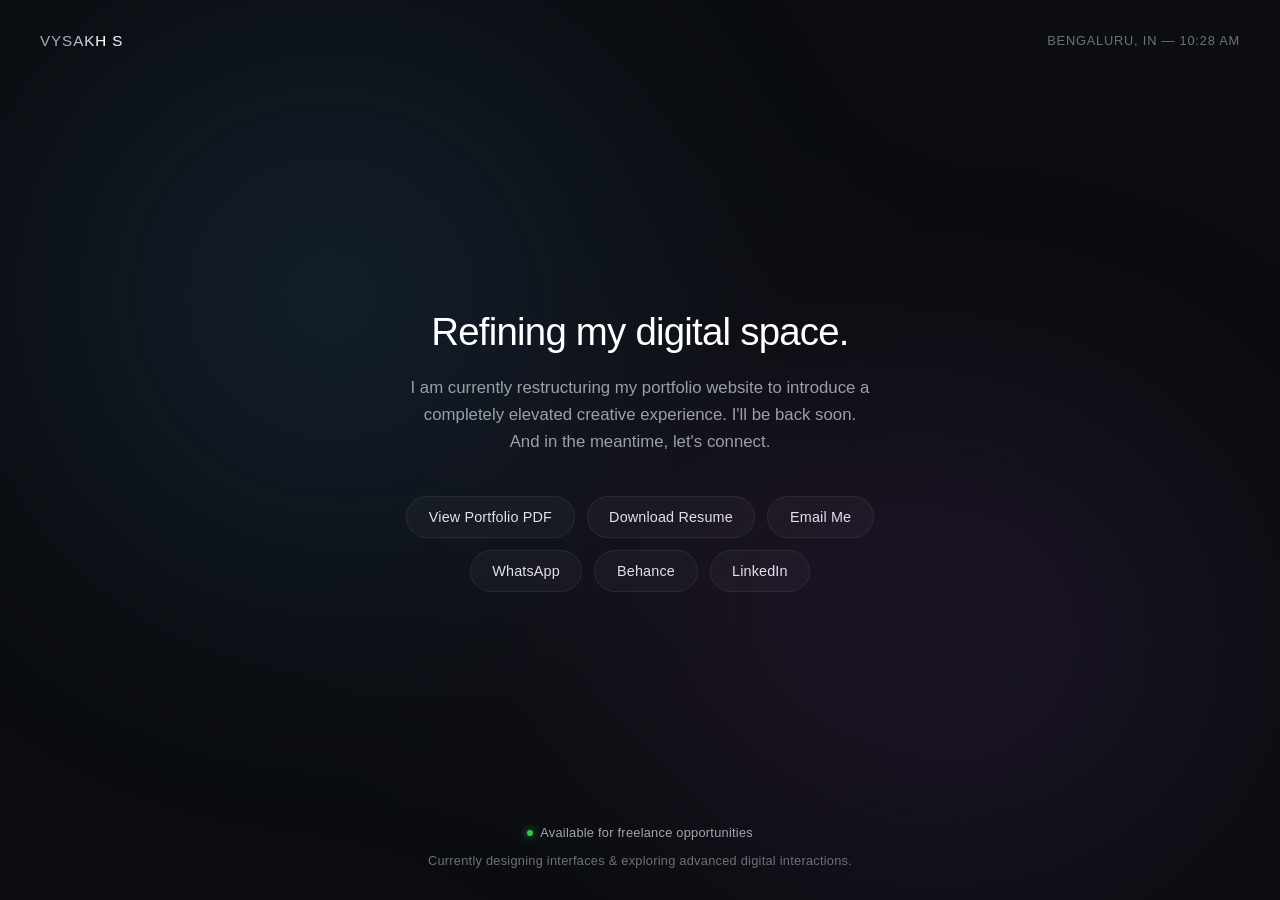
==== index.html @ c7ad3ca5 "Update index.html" ====
<!DOCTYPE html>
<html lang="en">
<head>
    <meta charset="UTF-8">
    <meta name="viewport" content="width=device-width, initial-scale=1.0">
    <title>Vysakh | Be back soon</title>
    <link rel="icon" type="image/svg+xml" href="data:image/svg+xml,%3Csvg xmlns='http://www.w3.org/2000/svg' viewBox='0 0 32 32'%3E%3Ccircle cx='16' cy='16' r='14' fill='%2319171d'/%3E%3Ctext x='50%25' y='55%25' font-family='-apple-system, sans-serif' font-weight='900' font-size='14' fill='%23ffffff' text-anchor='middle' dominant-baseline='middle'%3EV%3C/text%3E%3C/svg%3E">
    <style>
        /* --- Reset & Base Styles --- */
        * {
            box-sizing: border-box;
            margin: 0;
            padding: 0;
        }

        html, body {
            width: 100%;
            height: 100%;
            overflow: hidden; /* Strict no-scroll constraint */
            font-family: -apple-system, BlinkMacSystemFont, 'SF Pro Display', 'Segoe UI', Roboto, sans-serif;
            background-color: #0b0d10; 
            color: #f0f4f9;
            display: flex;
            justify-content: center;
            align-items: center;
        }

        /* --- Ambient Motion Background --- */
        .bg-glow-container {
            position: absolute;
            top: 0;
            left: 0;
            width: 100%;
            height: 100%;
            z-index: 1;
            overflow: hidden;
            filter: blur(130px); 
            opacity: 0.55;
            pointer-events: none;
        }

        .glow-ball {
            position: absolute;
            border-radius: 50%;
            mix-blend-mode: screen;
            transform: translate3d(0, 0, 0); 
            will-change: transform;
        }

        .glow-ball.one {
            width: 65vw;
            height: 65vw;
            top: -20%;
            left: -10%;
            background: radial-gradient(circle, rgba(74, 144, 226, 0.35) 0%, rgba(0,0,0,0) 70%);
        }

        .glow-ball.two {
            width: 55vw;
            height: 55vw;
            bottom: -15%;
            right: -10%;
            background: radial-gradient(circle, rgba(155, 81, 224, 0.3) 0%, rgba(0,0,0,0) 70%);
        }

        .glow-ball.three {
            width: 45vw;
            height: 45vw;
            top: 25%;
            left: 35%;
            background: radial-gradient(circle, rgba(224, 81, 184, 0.15) 0%, rgba(0,0,0,0) 70%);
        }

        /* --- Content Layout --- */
        .content-card {
            position: relative;
            z-index: 2;
            text-align: center;
            padding: 2rem;
            max-width: 560px;
            width: 90%;
        }

        /* --- Motion Intros --- */
        .reveal-item {
            opacity: 0;
            transform: translateY(16px);
            animation: cubicReveal 1.4s cubic-bezier(0.16, 1, 0.3, 1) forwards;
        }

        @keyframes cubicReveal {
            to {
                opacity: 1;
                transform: translateY(0);
            }
        }

        .delay-0 { animation-delay: 0.1s; }
        .delay-1 { animation-delay: 0.25s; }
        .delay-2 { animation-delay: 0.4s; }

        /* Typography */
        h1 {
            font-size: 2.4rem;
            font-weight: 400;
            letter-spacing: -0.02em;
            margin-bottom: 1.2rem;
            color: #ffffff;
            line-height: 1.25;
        }

        p {
            font-size: 1.05rem;
            font-weight: 300;
            line-height: 1.6;
            color: #9aa0a6; 
            margin-bottom: 2.5rem;
        }

        /* --- Flexible Button Architecture --- */
        .links-container {
            display: flex;
            flex-wrap: wrap;
            justify-content: center;
            gap: 0.75rem;
        }

        .btn {
            display: inline-flex;
            align-items: center;
            padding: 0.75rem 1.35rem;
            background: rgba(255, 255, 255, 0.03);
            border: 1px solid rgba(255, 255, 255, 0.07);
            border-radius: 100px;
            color: #e3def2;
            text-decoration: none;
            font-size: 0.9rem;
            font-weight: 400;
            letter-spacing: 0.01em;
            cursor: pointer;
            transition: all 0.4s cubic-bezier(0.16, 1, 0.3, 1);
        }

        .btn:hover {
            background: rgba(255, 255, 255, 0.08);
            border-color: rgba(155, 81, 224, 0.4);
            color: #ffffff;
            transform: translateY(-2px);
            box-shadow: 0 4px 15px rgba(155, 81, 224, 0.1);
        }

        /* --- Header / Footer Structure --- */
        .utility-header {
            position: absolute;
            top: 2rem;
            left: 0;
            width: 100%;
            padding: 0 2.5rem;
            display: flex;
            justify-content: space-between;
            align-items: center;
            z-index: 3;
            letter-spacing: 0.05em;
            text-transform: uppercase;
        }

        .brand-owner {
            font-size: 0.95rem;
            font-weight: 500;
            letter-spacing: 0.06em;
            display: inline-block;
            position: relative;
            color: rgb(165, 173, 184);
            white-space: nowrap; 
        }

        .brand-owner::after {
            content: "Vysakh S"; 
            position: absolute;
            top: 0;
            left: 0;
            width: 100%;
            height: 100%;
            background: linear-gradient(
                105deg, 
                rgba(255, 255, 255, 0) 20%, 
                rgba(255, 255, 255, 1) 40%, 
                rgba(255, 255, 255, 0) 60%,
                rgba(255, 255, 255, 0) 80%
            );
            background-size: 200% 100%;
            background-repeat: no-repeat;
            background-clip: text;
            -webkit-background-clip: text;
            -webkit-text-fill-color: transparent;
            animation: elegantSweep 4.5s cubic-bezier(0.0, 1, 0.5, 1) infinite;
            pointer-events: none;
        }

        @keyframes elegantSweep {
            0% { background-position: 200% center; }
            30% { background-position: -120% center; }
            100% { background-position: -120% center; }
        }

        #local-clock {
            font-size: 0.8rem;
            font-weight: 400;
            color: #6c727a;
        }

        .utility-footer {
            position: absolute;
            bottom: 2rem;
            left: 0;
            width: 100%;
            padding: 0 2.5rem;
            display: flex;
            flex-direction: column;
            align-items: center;
            gap: 0.8rem;
            z-index: 3;
            font-size: 0.8rem;
            text-align: center;
        }

        .description-line {
            font-weight: 300;
            color: #6c727a;
            letter-spacing: 0.02em;
        }

        .freelance-status {
            display: inline-flex;
            align-items: center;
            gap: 0.45rem;
            font-weight: 400;
            color: #a1a7b0;
            letter-spacing: 0.02em;
        }

        .status-dot {
            width: 6px;
            height: 6px;
            background-color: #34c759;
            border-radius: 50%;
            box-shadow: 0 0 8px #34c759;
            animation: pulseGlow 2s infinite ease-in-out;
        }

        @keyframes pulseGlow {
            0%, 100% { opacity: 0.6; transform: scale(0.9); }
            50% { opacity: 1; transform: scale(1.1); box-shadow: 0 0 12px #34c759; }
        }

        /* --- NEW: PDF Viewer Modal Styles --- */
        #pdf-modal {
            display: none;
            position: fixed;
            top: 0;
            left: 0;
            width: 100%;
            height: 100%;
            background: rgba(11, 13, 16, 0.95);
            z-index: 9999;
            backdrop-filter: blur(10px);
            align-items: center;
            justify-content: center;
            opacity: 0;
            transition: opacity 0.3s ease;
        }

        #pdf-modal.active {
            display: flex;
            opacity: 1;
        }

        .pdf-container {
            width: 90%;
            max-width: 1200px;
            height: 85%;
            background: #1a1d24;
            border-radius: 12px;
            border: 1px solid rgba(255, 255, 255, 0.1);
            position: relative;
            overflow: hidden;
            display: flex;
            flex-direction: column;
            box-shadow: 0 20px 50px rgba(0,0,0,0.5);
        }

        .pdf-header {
            padding: 1rem 1.5rem;
            display: flex;
            justify-content: space-between;
            align-items: center;
            border-bottom: 1px solid rgba(255, 255, 255, 0.05);
            background: #0b0d10;
        }

        .pdf-title {
            font-size: 1rem;
            font-weight: 500;
            color: #f0f4f9;
        }

        .close-btn {
            background: rgba(255, 255, 255, 0.1);
            border: none;
            color: #fff;
            padding: 0.5rem 1rem;
            border-radius: 100px;
            cursor: pointer;
            font-size: 0.85rem;
            transition: background 0.3s;
        }

        .close-btn:hover {
            background: rgba(255, 255, 255, 0.2);
        }

        .pdf-container iframe {
            width: 100%;
            flex-grow: 1;
            border: none;
        }

        /* --- Media Queries --- */
        @media (max-width: 600px) {
            .bg-glow-container {
                filter: blur(110px); 
                opacity: 0.75; 
            }

            .glow-ball {
                mix-blend-mode: normal; 
            }

            .glow-ball.one {
                width: 130vw; 
                height: 130vw;
                top: -25%;
                left: -30%;
                background: radial-gradient(circle, rgba(74, 144, 226, 0.45) 0%, rgba(0,0,0,0) 70%);
            }

            .glow-ball.two {
                width: 120vw;
                height: 120vw;
                bottom: -20%;
                right: -25%;
                background: radial-gradient(circle, rgba(155, 81, 224, 0.4) 0%, rgba(0,0,0,0) 70%);
            }

            .glow-ball.three {
                width: 100vw;
                height: 100vw;
                top: 20%;
                left: 0%;
                background: radial-gradient(circle, rgba(224, 81, 184, 0.25) 0%, rgba(0,0,0,0) 70%);
            }

            h1 { 
                font-size: 1.85rem; 
                margin-bottom: 1rem;
            }
            
            p { 
                font-size: 0.95rem; 
                margin-bottom: 2rem;
            }

            .utility-header { 
                flex-direction: column; 
                gap: 0.6rem; 
                top: 1.5rem; 
                padding: 0 1rem;
            }

            .links-container { 
                flex-direction: column; 
                width: 100%; 
                gap: 0.65rem;
            }
            
            .btn { 
                justify-content: center; 
                width: 100%;
                padding: 0.85rem 1rem; 
            }

            .utility-footer { 
                bottom: 1.5rem; 
                padding: 0 1.2rem;
                gap: 0.6rem;
            }

            .description-line {
                font-size: 0.75rem;
                line-height: 1.4;
            }
            
            .pdf-container {
                width: 100%;
                height: 100%;
                border-radius: 0;
            }
        }

        @media (max-height: 500px) {
            body, html { overflow-y: auto; }
            .utility-header, .utility-footer { position: relative; top: 0; bottom: 0; padding: 1.5rem 0; }
            .content-card { padding: 1rem 0; }
        }
    </style>
</head>
<body>

    <header class="utility-header">
        <div class="brand-owner">Vysakh S</div>
        <div id="local-clock">BENGALURU, IN — --:-- --</div>
    </header>

    <div class="bg-glow-container">
        <div class="glow-ball one" id="ball1"></div>
        <div class="glow-ball two" id="ball2"></div>
        <div class="glow-ball three" id="ball3"></div>
    </div>

    <div class="content-card">
        <h1 class="reveal-item delay-0">Refining my digital space.</h1>
        <p class="reveal-item delay-1">I am currently restructuring my portfolio website to introduce a completely elevated creative experience. I'll be back soon.<br>And in the meantime, let's connect.</p>

        <div class="links-container reveal-item delay-2">
            <!-- NEW: View Portfolio PDF Button added here -->
            <button class="btn" id="view-portfolio-btn">View Portfolio PDF</button>
            <!-- Inline download link routing directly to your local file path assets -->
            <a href="Vysakh_S_Product_Designer_Resume_2026.pdf" download="Vysakh_S_Product_Designer_Resume_2026.pdf" class="btn">Download Resume</a>
            <button class="btn" id="email-btn" data-email="vysakh.official98@gmail.com">Email Me</button>
            <a href="https://wa.me/917022017654" target="_blank" rel="noopener" class="btn">WhatsApp</a>
            <a href="https://www.behance.net/Vysakh_98" target="_blank" rel="noopener" class="btn">Behance</a>
            <a href="https://www.linkedin.com/in/vysakhdesigns/" target="_blank" rel="noopener" class="btn">LinkedIn</a>
        </div>
    </div>

    <footer class="utility-footer">
        <div class="freelance-status">
            <span class="status-dot"></span>
            <span>Available for freelance opportunities</span>
        </div>
        <div class="description-line">
            Currently designing interfaces & exploring advanced digital interactions.
        </div>
    </footer>

    <!-- NEW: PDF Viewer Modal -->
    <div id="pdf-modal">
        <div class="pdf-container">
            <div class="pdf-header">
                <span class="pdf-title">Vysakh S | Portfolio</span>
                <button class="close-btn" id="close-pdf">Close</button>
            </div>
            <!-- #toolbar=0 prevents standard download/print buttons in browser PDF viewers -->
            <iframe src="Vysakh_S_Portfolio_L.pdf#toolbar=0&navpanes=0&scrollbar=0"></iframe>
        </div>
    </div>

    <script>
        // --- Ambient Background Controller ---
        const ball1 = document.getElementById('ball1');
        const ball2 = document.getElementById('ball2');
        const ball3 = document.getElementById('ball3');

        function animateBackground(time) {
            const t = time * 0.0004;

            const x1 = Math.sin(t * 0.7) * 90;
            const y1 = Math.cos(t * 0.5) * 60;

            const x2 = Math.cos(t * 0.6) * -75;
            const y2 = Math.sin(t * 0.8) * -75;

            const x3 = Math.sin(t * 0.5) * 50;
            const y3 = Math.cos(t * 0.7) * 95;

            ball1.style.transform = `translate3d(${x1}px, ${y1}px, 0)`;
            ball2.style.transform = `translate3d(${x2}px, ${y2}px, 0)`;
            ball3.style.transform = `translate3d(${x3}px, ${y3}px, 0)`;

            requestAnimationFrame(animateBackground);
        }
        requestAnimationFrame(animateBackground);

        // --- Clipboard Interactivity ---
        const emailBtn = document.getElementById('email-btn');
        emailBtn.addEventListener('click', () => {
            const targetEmail = emailBtn.getAttribute('data-email');
            navigator.clipboard.writeText(targetEmail).then(() => {
                emailBtn.textContent = 'Copied';
                emailBtn.style.borderColor = 'rgba(52, 199, 89, 0.4)';
                
                setTimeout(() => {
                    emailBtn.textContent = 'Email Me';
                    emailBtn.style.borderColor = '';
                }, 2000);
            }).catch(() => {
                window.location.href = `mailto:${targetEmail}`;
            });
        });

        // --- NEW: PDF Modal Logic ---
        const viewPortfolioBtn = document.getElementById('view-portfolio-btn');
        const pdfModal = document.getElementById('pdf-modal');
        const closePdfBtn = document.getElementById('close-pdf');

        viewPortfolioBtn.addEventListener('click', () => {
            pdfModal.style.display = 'flex';
            // Slight delay to allow display:flex to apply before changing opacity for smooth transition
            setTimeout(() => {
                pdfModal.classList.add('active');
            }, 10);
        });

        closePdfBtn.addEventListener('click', () => {
            pdfModal.classList.remove('active');
            setTimeout(() => {
                pdfModal.style.display = 'none';
            }, 300);
        });

        // --- Clock Calculation (IST / UTC +5:30) ---
        function refreshClock() {
            const clockNode = document.getElementById('local-clock');
            
            const d = new Date();
            const utc = d.getTime() + (d.getTimezoneOffset() * 60000);
            const istDate = new Date(utc + (3600000 * 5.5));

            let hours = istDate.getHours();
            let minutes = istDate.getMinutes();
            const ampm = hours >= 12 ? 'PM' : 'AM';

            hours = hours % 12;
            hours = hours ? hours : 12;
            
            const strHours = hours < 10 ? '0' + hours : hours;
            const strMinutes = minutes < 10 ? '0' + minutes : minutes;

            clockNode.textContent = `BENGALURU, IN — ${strHours}:${strMinutes} ${ampm}`;
        }
        refreshClock();
        setInterval(refreshClock, 1000);
    </script>
</body>
</html>
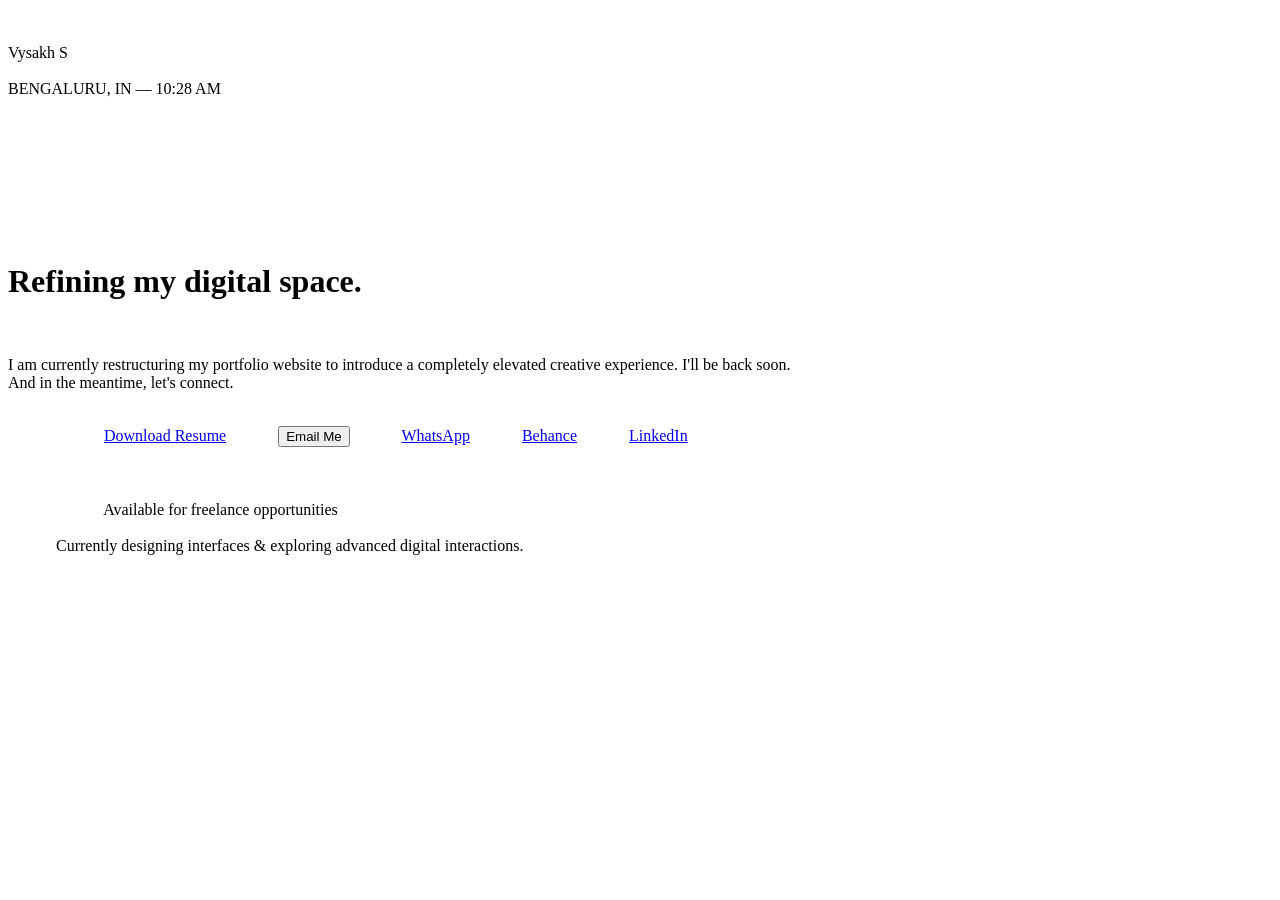
==== commit d9a7e137: "Update index.html" ====
--- a/index.html
+++ b/index.html
@@ -1,555 +1,455 @@
 <!DOCTYPE html>
 <html lang="en">
 <head>
-    <meta charset="UTF-8">
-    <meta name="viewport" content="width=device-width, initial-scale=1.0">
-    <title>Vysakh | Be back soon</title>
-    <link rel="icon" type="image/svg+xml" href="data:image/svg+xml,%3Csvg xmlns='http://www.w3.org/2000/svg' viewBox='0 0 32 32'%3E%3Ccircle cx='16' cy='16' r='14' fill='%2319171d'/%3E%3Ctext x='50%25' y='55%25' font-family='-apple-system, sans-serif' font-weight='900' font-size='14' fill='%23ffffff' text-anchor='middle' dominant-baseline='middle'%3EV%3C/text%3E%3C/svg%3E">
-    <style>
-        /* --- Reset & Base Styles --- */
-        * {
-            box-sizing: border-box;
-            margin: 0;
-            padding: 0;
-        }
-
-        html, body {
-            width: 100%;
-            height: 100%;
-            overflow: hidden; /* Strict no-scroll constraint */
-            font-family: -apple-system, BlinkMacSystemFont, 'SF Pro Display', 'Segoe UI', Roboto, sans-serif;
-            background-color: #0b0d10; 
-            color: #f0f4f9;
-            display: flex;
-            justify-content: center;
-            align-items: center;
-        }
-
-        /* --- Ambient Motion Background --- */
-        .bg-glow-container {
-            position: absolute;
-            top: 0;
-            left: 0;
-            width: 100%;
-            height: 100%;
-            z-index: 1;
-            overflow: hidden;
-            filter: blur(130px); 
-            opacity: 0.55;
-            pointer-events: none;
-        }
-
-        .glow-ball {
-            position: absolute;
-            border-radius: 50%;
-            mix-blend-mode: screen;
-            transform: translate3d(0, 0, 0); 
-            will-change: transform;
-        }
-
-        .glow-ball.one {
-            width: 65vw;
-            height: 65vw;
-            top: -20%;
-            left: -10%;
-            background: radial-gradient(circle, rgba(74, 144, 226, 0.35) 0%, rgba(0,0,0,0) 70%);
-        }
-
-        .glow-ball.two {
-            width: 55vw;
-            height: 55vw;
-            bottom: -15%;
-            right: -10%;
-            background: radial-gradient(circle, rgba(155, 81, 224, 0.3) 0%, rgba(0,0,0,0) 70%);
-        }
-
-        .glow-ball.three {
-            width: 45vw;
-            height: 45vw;
-            top: 25%;
-            left: 35%;
-            background: radial-gradient(circle, rgba(224, 81, 184, 0.15) 0%, rgba(0,0,0,0) 70%);
-        }
-
-        /* --- Content Layout --- */
-        .content-card {
-            position: relative;
-            z-index: 2;
-            text-align: center;
-            padding: 2rem;
-            max-width: 560px;
-            width: 90%;
-        }
-
-        /* --- Motion Intros --- */
-        .reveal-item {
-            opacity: 0;
-            transform: translateY(16px);
-            animation: cubicReveal 1.4s cubic-bezier(0.16, 1, 0.3, 1) forwards;
-        }
-
-        @keyframes cubicReveal {
-            to {
-                opacity: 1;
-                transform: translateY(0);
-            }
-        }
-
-        .delay-0 { animation-delay: 0.1s; }
-        .delay-1 { animation-delay: 0.25s; }
-        .delay-2 { animation-delay: 0.4s; }
-
-        /* Typography */
-        h1 {
-            font-size: 2.4rem;
-            font-weight: 400;
-            letter-spacing: -0.02em;
-            margin-bottom: 1.2rem;
-            color: #ffffff;
-            line-height: 1.25;
-        }
-
-        p {
-            font-size: 1.05rem;
-            font-weight: 300;
-            line-height: 1.6;
-            color: #9aa0a6; 
-            margin-bottom: 2.5rem;
-        }
-
-        /* --- Flexible Button Architecture --- */
-        .links-container {
-            display: flex;
-            flex-wrap: wrap;
-            justify-content: center;
-            gap: 0.75rem;
-        }
-
-        .btn {
-            display: inline-flex;
-            align-items: center;
-            padding: 0.75rem 1.35rem;
-            background: rgba(255, 255, 255, 0.03);
-            border: 1px solid rgba(255, 255, 255, 0.07);
-            border-radius: 100px;
-            color: #e3def2;
-            text-decoration: none;
-            font-size: 0.9rem;
-            font-weight: 400;
-            letter-spacing: 0.01em;
-            cursor: pointer;
-            transition: all 0.4s cubic-bezier(0.16, 1, 0.3, 1);
-        }
-
-        .btn:hover {
-            background: rgba(255, 255, 255, 0.08);
-            border-color: rgba(155, 81, 224, 0.4);
-            color: #ffffff;
-            transform: translateY(-2px);
-            box-shadow: 0 4px 15px rgba(155, 81, 224, 0.1);
-        }
-
-        /* --- Header / Footer Structure --- */
-        .utility-header {
-            position: absolute;
-            top: 2rem;
-            left: 0;
-            width: 100%;
-            padding: 0 2.5rem;
-            display: flex;
-            justify-content: space-between;
-            align-items: center;
-            z-index: 3;
-            letter-spacing: 0.05em;
-            text-transform: uppercase;
-        }
-
-        .brand-owner {
-            font-size: 0.95rem;
-            font-weight: 500;
-            letter-spacing: 0.06em;
-            display: inline-block;
-            position: relative;
-            color: rgb(165, 173, 184);
-            white-space: nowrap; 
-        }
-
-        .brand-owner::after {
-            content: "Vysakh S"; 
-            position: absolute;
-            top: 0;
-            left: 0;
-            width: 100%;
-            height: 100%;
-            background: linear-gradient(
-                105deg, 
-                rgba(255, 255, 255, 0) 20%, 
-                rgba(255, 255, 255, 1) 40%, 
-                rgba(255, 255, 255, 0) 60%,
-                rgba(255, 255, 255, 0) 80%
-            );
-            background-size: 200% 100%;
-            background-repeat: no-repeat;
-            background-clip: text;
-            -webkit-background-clip: text;
-            -webkit-text-fill-color: transparent;
-            animation: elegantSweep 4.5s cubic-bezier(0.0, 1, 0.5, 1) infinite;
-            pointer-events: none;
-        }
-
-        @keyframes elegantSweep {
-            0% { background-position: 200% center; }
-            30% { background-position: -120% center; }
-            100% { background-position: -120% center; }
-        }
-
-        #local-clock {
-            font-size: 0.8rem;
-            font-weight: 400;
-            color: #6c727a;
-        }
-
-        .utility-footer {
-            position: absolute;
-            bottom: 2rem;
-            left: 0;
-            width: 100%;
-            padding: 0 2.5rem;
-            display: flex;
-            flex-direction: column;
-            align-items: center;
-            gap: 0.8rem;
-            z-index: 3;
-            font-size: 0.8rem;
-            text-align: center;
-        }
-
-        .description-line {
-            font-weight: 300;
-            color: #6c727a;
-            letter-spacing: 0.02em;
-        }
-
-        .freelance-status {
-            display: inline-flex;
-            align-items: center;
-            gap: 0.45rem;
-            font-weight: 400;
-            color: #a1a7b0;
-            letter-spacing: 0.02em;
-        }
-
-        .status-dot {
-            width: 6px;
-            height: 6px;
-            background-color: #34c759;
-            border-radius: 50%;
-            box-shadow: 0 0 8px #34c759;
-            animation: pulseGlow 2s infinite ease-in-out;
-        }
-
-        @keyframes pulseGlow {
-            0%, 100% { opacity: 0.6; transform: scale(0.9); }
-            50% { opacity: 1; transform: scale(1.1); box-shadow: 0 0 12px #34c759; }
-        }
-
-        /* --- NEW: PDF Viewer Modal Styles --- */
-        #pdf-modal {
-            display: none;
-            position: fixed;
-            top: 0;
-            left: 0;
-            width: 100%;
-            height: 100%;
-            background: rgba(11, 13, 16, 0.95);
-            z-index: 9999;
-            backdrop-filter: blur(10px);
-            align-items: center;
-            justify-content: center;
-            opacity: 0;
-            transition: opacity 0.3s ease;
-        }
-
-        #pdf-modal.active {
-            display: flex;
-            opacity: 1;
-        }
-
-        .pdf-container {
-            width: 90%;
-            max-width: 1200px;
-            height: 85%;
-            background: #1a1d24;
-            border-radius: 12px;
-            border: 1px solid rgba(255, 255, 255, 0.1);
-            position: relative;
-            overflow: hidden;
-            display: flex;
-            flex-direction: column;
-            box-shadow: 0 20px 50px rgba(0,0,0,0.5);
-        }
-
-        .pdf-header {
-            padding: 1rem 1.5rem;
-            display: flex;
-            justify-content: space-between;
-            align-items: center;
-            border-bottom: 1px solid rgba(255, 255, 255, 0.05);
-            background: #0b0d10;
-        }
-
-        .pdf-title {
-            font-size: 1rem;
-            font-weight: 500;
-            color: #f0f4f9;
-        }
-
-        .close-btn {
-            background: rgba(255, 255, 255, 0.1);
-            border: none;
-            color: #fff;
-            padding: 0.5rem 1rem;
-            border-radius: 100px;
-            cursor: pointer;
-            font-size: 0.85rem;
-            transition: background 0.3s;
-        }
-
-        .close-btn:hover {
-            background: rgba(255, 255, 255, 0.2);
-        }
-
-        .pdf-container iframe {
-            width: 100%;
-            flex-grow: 1;
-            border: none;
-        }
-
-        /* --- Media Queries --- */
-        @media (max-width: 600px) {
-            .bg-glow-container {
-                filter: blur(110px); 
-                opacity: 0.75; 
-            }
-
-            .glow-ball {
-                mix-blend-mode: normal; 
-            }
-
-            .glow-ball.one {
-                width: 130vw; 
-                height: 130vw;
-                top: -25%;
-                left: -30%;
-                background: radial-gradient(circle, rgba(74, 144, 226, 0.45) 0%, rgba(0,0,0,0) 70%);
-            }
-
-            .glow-ball.two {
-                width: 120vw;
-                height: 120vw;
-                bottom: -20%;
-                right: -25%;
-                background: radial-gradient(circle, rgba(155, 81, 224, 0.4) 0%, rgba(0,0,0,0) 70%);
-            }
-
-            .glow-ball.three {
-                width: 100vw;
-                height: 100vw;
-                top: 20%;
-                left: 0%;
-                background: radial-gradient(circle, rgba(224, 81, 184, 0.25) 0%, rgba(0,0,0,0) 70%);
-            }
-
-            h1 { 
-                font-size: 1.85rem; 
-                margin-bottom: 1rem;
-            }
-            
-            p { 
-                font-size: 0.95rem; 
-                margin-bottom: 2rem;
-            }
-
-            .utility-header { 
-                flex-direction: column; 
-                gap: 0.6rem; 
-                top: 1.5rem; 
-                padding: 0 1rem;
-            }
-
-            .links-container { 
-                flex-direction: column; 
-                width: 100%; 
-                gap: 0.65rem;
-            }
-            
-            .btn { 
-                justify-content: center; 
-                width: 100%;
-                padding: 0.85rem 1rem; 
-            }
-
-            .utility-footer { 
-                bottom: 1.5rem; 
-                padding: 0 1.2rem;
-                gap: 0.6rem;
-            }
-
-            .description-line {
-                font-size: 0.75rem;
-                line-height: 1.4;
-            }
-            
-            .pdf-container {
-                width: 100%;
-                height: 100%;
-                border-radius: 0;
-            }
-        }
-
-        @media (max-height: 500px) {
-            body, html { overflow-y: auto; }
-            .utility-header, .utility-footer { position: relative; top: 0; bottom: 0; padding: 1.5rem 0; }
-            .content-card { padding: 1rem 0; }
-        }
-    </style>
+    <meta charset="UTF-8">
+    <meta name="viewport" content="width=device-width, initial-scale=1.0">
+    <title>Vysakh | Be back soon</title>
+    <link rel="icon" type="image/svg+xml" href="data:image/svg+xml,%3Csvg xmlns='http://www.w3.org/2000/svg' viewBox='0 0 32 32'%3E%3Ccircle cx='16' cy='16' r='14' fill='%2319171d'/%3E%3Ctext x='50%25' y='55%25' font-family='-apple-system, sans-serif' font-weight='900' font-size='14' fill='%23ffffff' text-anchor='middle' dominant-baseline='middle'%3EV%3C/text%3E%3C/svg%3E">
+    <style>
+        /* --- Reset & Base Styles --- */
+        * {
+            box-sizing: border-box;
+            margin: 0;
+            padding: 0;
+        }
+
+        html, body {
+            width: 100%;
+            height: 100%;
+            overflow: hidden; /* Strict no-scroll constraint */
+            font-family: -apple-system, BlinkMacSystemFont, 'SF Pro Display', 'Segoe UI', Roboto, sans-serif;
+            background-color: #0b0d10; 
+            color: #f0f4f9;
+            display: flex;
+            justify-content: center;
+            align-items: center;
+        }
+
+        /* --- Ambient Motion Background --- */
+        .bg-glow-container {
+            position: absolute;
+            top: 0;
+            left: 0;
+            width: 100%;
+            height: 100%;
+            z-index: 1;
+            overflow: hidden;
+            filter: blur(130px); 
+            opacity: 0.55;
+            pointer-events: none;
+        }
+
+        .glow-ball {
+            position: absolute;
+            border-radius: 50%;
+            mix-blend-mode: screen;
+            transform: translate3d(0, 0, 0); 
+            will-change: transform;
+        }
+
+        .glow-ball.one {
+            width: 65vw;
+            height: 65vw;
+            top: -20%;
+            left: -10%;
+            background: radial-gradient(circle, rgba(74, 144, 226, 0.35) 0%, rgba(0,0,0,0) 70%);
+        }
+
+        .glow-ball.two {
+            width: 55vw;
+            height: 55vw;
+            bottom: -15%;
+            right: -10%;
+            background: radial-gradient(circle, rgba(155, 81, 224, 0.3) 0%, rgba(0,0,0,0) 70%);
+        }
+
+        .glow-ball.three {
+            width: 45vw;
+            height: 45vw;
+            top: 25%;
+            left: 35%;
+            background: radial-gradient(circle, rgba(224, 81, 184, 0.15) 0%, rgba(0,0,0,0) 70%);
+        }
+
+        /* --- Content Layout --- */
+        .content-card {
+            position: relative;
+            z-index: 2;
+            text-align: center;
+            padding: 2rem;
+            max-width: 560px;
+            width: 90%;
+        }
+
+        /* --- Motion Intros --- */
+        .reveal-item {
+            opacity: 0;
+            transform: translateY(16px);
+            animation: cubicReveal 1.4s cubic-bezier(0.16, 1, 0.3, 1) forwards;
+        }
+
+        @keyframes cubicReveal {
+            to {
+                opacity: 1;
+                transform: translateY(0);
+            }
+        }
+
+        .delay-0 { animation-delay: 0.1s; }
+        .delay-1 { animation-delay: 0.25s; }
+        .delay-2 { animation-delay: 0.4s; }
+
+        /* Typography */
+        h1 {
+            font-size: 2.4rem;
+            font-weight: 400;
+            letter-spacing: -0.02em;
+            margin-bottom: 1.2rem;
+            color: #ffffff;
+            line-height: 1.25;
+        }
+
+        p {
+            font-size: 1.05rem;
+            font-weight: 300;
+            line-height: 1.6;
+            color: #9aa0a6; 
+            margin-bottom: 2.5rem;
+        }
+
+        /* --- Flexible Button Architecture --- */
+        .links-container {
+            display: flex;
+            flex-wrap: wrap;
+            justify-content: center;
+            gap: 0.75rem;
+        }
+
+        .btn {
+            display: inline-flex;
+            align-items: center;
+            padding: 0.75rem 1.35rem;
+            background: rgba(255, 255, 255, 0.03);
+            border: 1px solid rgba(255, 255, 255, 0.07);
+            border-radius: 100px;
+            color: #e3def2;
+            text-decoration: none;
+            font-size: 0.9rem;
+            font-weight: 400;
+            letter-spacing: 0.01em;
+            cursor: pointer;
+            transition: all 0.4s cubic-bezier(0.16, 1, 0.3, 1);
+        }
+
+        .btn:hover {
+            background: rgba(255, 255, 255, 0.08);
+            border-color: rgba(155, 81, 224, 0.4);
+            color: #ffffff;
+            transform: translateY(-2px);
+            box-shadow: 0 4px 15px rgba(155, 81, 224, 0.1);
+        }
+
+        /* Distinct premium styling logic for the resume action pill */
+        .btn.resume-btn {
+            background: rgba(155, 81, 224, 0.06);
+            border-color: rgba(155, 81, 224, 0.2);
+            color: #ffffff;
+        }
+
+        .btn.resume-btn:hover {
+            background: rgba(155, 81, 224, 0.15);
+            border-color: rgba(155, 81, 224, 0.6);
+        }
+
+        /* --- Header / Footer Structure --- */
+        .utility-header {
+            position: absolute;
+            top: 2rem;
+            left: 0;
+            width: 100%;
+            padding: 0 2.5rem;
+            display: flex;
+            justify-content: space-between;
+            align-items: center;
+            z-index: 3;
+            letter-spacing: 0.05em;
+            text-transform: uppercase;
+        }
+
+        .brand-owner {
+            font-size: 0.95rem;
+            font-weight: 500;
+            letter-spacing: 0.06em;
+            display: inline-block;
+            position: relative;
+            color: rgb(165, 173, 184);
+            white-space: nowrap; 
+        }
+
+        .brand-owner::after {
+            content: "Vysakh S"; 
+            position: absolute;
+            top: 0;
+            left: 0;
+            width: 100%;
+            height: 100%;
+            background: linear-gradient(
+                105deg, 
+                rgba(255, 255, 255, 0) 20%, 
+                rgba(255, 255, 255, 1) 40%, 
+                rgba(255, 255, 255, 0) 60%,
+                rgba(255, 255, 255, 0) 80%
+            );
+            background-size: 200% 100%;
+            background-repeat: no-repeat;
+            background-clip: text;
+            -webkit-background-clip: text;
+            -webkit-text-fill-color: transparent;
+            animation: elegantSweep 4.5s cubic-bezier(0.0, 1, 0.5, 1) infinite;
+            pointer-events: none;
+        }
+
+        @keyframes elegantSweep {
+            0% { background-position: 200% center; }
+            30% { background-position: -120% center; }
+            100% { background-position: -120% center; }
+        }
+
+        #local-clock {
+            font-size: 0.8rem;
+            font-weight: 400;
+            color: #6c727a;
+        }
+
+        .utility-footer {
+            position: absolute;
+            bottom: 2rem;
+            left: 0;
+            width: 100%;
+            padding: 0 2.5rem;
+            display: flex;
+            flex-direction: column;
+            align-items: center;
+            gap: 0.8rem;
+            z-index: 3;
+            font-size: 0.8rem;
+            text-align: center;
+        }
+
+        .description-line {
+            font-weight: 300;
+            color: #6c727a;
+            letter-spacing: 0.02em;
+        }
+
+        .freelance-status {
+            display: inline-flex;
+            align-items: center;
+            gap: 0.45rem;
+            font-weight: 400;
+            color: #a1a7b0;
+            letter-spacing: 0.02em;
+        }
+
+        .status-dot {
+            width: 6px;
+            height: 6px;
+            background-color: #34c759;
+            border-radius: 50%;
+            box-shadow: 0 0 8px #34c759;
+            animation: pulseGlow 2s infinite ease-in-out;
+        }
+
+        @keyframes pulseGlow {
+            0%, 100% { opacity: 0.6; transform: scale(0.9); }
+            50% { opacity: 1; transform: scale(1.1); box-shadow: 0 0 12px #34c759; }
+        }
+
+        /* --- Media Queries --- */
+        @media (max-width: 600px) {
+            .bg-glow-container {
+                filter: blur(110px); 
+                opacity: 0.75; 
+            }
+
+            .glow-ball {
+                mix-blend-mode: normal; 
+            }
+
+            .glow-ball.one {
+                width: 130vw; 
+                height: 130vw;
+                top: -25%;
+                left: -30%;
+                background: radial-gradient(circle, rgba(74, 144, 226, 0.45) 0%, rgba(0,0,0,0) 70%);
+            }
+
+            .glow-ball.two {
+                width: 120vw;
+                height: 120vw;
+                bottom: -20%;
+                right: -25%;
+                background: radial-gradient(circle, rgba(155, 81, 224, 0.4) 0%, rgba(0,0,0,0) 70%);
+            }
+
+            .glow-ball.three {
+                width: 100vw;
+                height: 100vw;
+                top: 20%;
+                left: 0%;
+                background: radial-gradient(circle, rgba(224, 81, 184, 0.25) 0%, rgba(0,0,0,0) 70%);
+            }
+
+            h1 { 
+                font-size: 1.85rem; 
+                margin-bottom: 1rem;
+            }
+            
+            p { 
+                font-size: 0.95rem; 
+                margin-bottom: 2rem;
+            }
+
+            .utility-header { 
+                flex-direction: column; 
+                gap: 0.6rem; 
+                top: 1.5rem; 
+                padding: 0 1rem;
+            }
+
+            .links-container { 
+                flex-direction: column; 
+                width: 100%; 
+                gap: 0.65rem;
+            }
+            
+            .btn { 
+                justify-content: center; 
+                width: 100%;
+                padding: 0.85rem 1rem; 
+            }
+
+            .utility-footer { 
+                bottom: 1.5rem; 
+                padding: 0 1.2rem;
+                gap: 0.6rem;
+            }
+
+            .description-line {
+                font-size: 0.75rem;
+                line-height: 1.4;
+            }
+        }
+
+        @media (max-height: 500px) {
+            body, html { overflow-y: auto; }
+            .utility-header, .utility-footer { position: relative; top: 0; bottom: 0; padding: 1.5rem 0; }
+            .content-card { padding: 1rem 0; }
+        }
+    </style>
 </head>
 <body>
 
-    <header class="utility-header">
-        <div class="brand-owner">Vysakh S</div>
-        <div id="local-clock">BENGALURU, IN — --:-- --</div>
-    </header>
-
-    <div class="bg-glow-container">
-        <div class="glow-ball one" id="ball1"></div>
-        <div class="glow-ball two" id="ball2"></div>
-        <div class="glow-ball three" id="ball3"></div>
-    </div>
-
-    <div class="content-card">
-        <h1 class="reveal-item delay-0">Refining my digital space.</h1>
-        <p class="reveal-item delay-1">I am currently restructuring my portfolio website to introduce a completely elevated creative experience. I'll be back soon.<br>And in the meantime, let's connect.</p>
-
-        <div class="links-container reveal-item delay-2">
-            <!-- NEW: View Portfolio PDF Button added here -->
-            <button class="btn" id="view-portfolio-btn">View Portfolio PDF</button>
-            <!-- Inline download link routing directly to your local file path assets -->
-            <a href="Vysakh_S_Product_Designer_Resume_2026.pdf" download="Vysakh_S_Product_Designer_Resume_2026.pdf" class="btn">Download Resume</a>
-            <button class="btn" id="email-btn" data-email="vysakh.official98@gmail.com">Email Me</button>
-            <a href="https://wa.me/917022017654" target="_blank" rel="noopener" class="btn">WhatsApp</a>
-            <a href="https://www.behance.net/Vysakh_98" target="_blank" rel="noopener" class="btn">Behance</a>
-            <a href="https://www.linkedin.com/in/vysakhdesigns/" target="_blank" rel="noopener" class="btn">LinkedIn</a>
-        </div>
-    </div>
-
-    <footer class="utility-footer">
-        <div class="freelance-status">
-            <span class="status-dot"></span>
-            <span>Available for freelance opportunities</span>
-        </div>
-        <div class="description-line">
-            Currently designing interfaces & exploring advanced digital interactions.
-        </div>
-    </footer>
-
-    <!-- NEW: PDF Viewer Modal -->
-    <div id="pdf-modal">
-        <div class="pdf-container">
-            <div class="pdf-header">
-                <span class="pdf-title">Vysakh S | Portfolio</span>
-                <button class="close-btn" id="close-pdf">Close</button>
-            </div>
-            <!-- #toolbar=0 prevents standard download/print buttons in browser PDF viewers -->
-            <iframe src="Vysakh_S_Portfolio_L.pdf#toolbar=0&navpanes=0&scrollbar=0"></iframe>
-        </div>
-    </div>
-
-    <script>
-        // --- Ambient Background Controller ---
-        const ball1 = document.getElementById('ball1');
-        const ball2 = document.getElementById('ball2');
-        const ball3 = document.getElementById('ball3');
-
-        function animateBackground(time) {
-            const t = time * 0.0004;
-
-            const x1 = Math.sin(t * 0.7) * 90;
-            const y1 = Math.cos(t * 0.5) * 60;
-
-            const x2 = Math.cos(t * 0.6) * -75;
-            const y2 = Math.sin(t * 0.8) * -75;
-
-            const x3 = Math.sin(t * 0.5) * 50;
-            const y3 = Math.cos(t * 0.7) * 95;
-
-            ball1.style.transform = `translate3d(${x1}px, ${y1}px, 0)`;
-            ball2.style.transform = `translate3d(${x2}px, ${y2}px, 0)`;
-            ball3.style.transform = `translate3d(${x3}px, ${y3}px, 0)`;
-
-            requestAnimationFrame(animateBackground);
-        }
-        requestAnimationFrame(animateBackground);
-
-        // --- Clipboard Interactivity ---
-        const emailBtn = document.getElementById('email-btn');
-        emailBtn.addEventListener('click', () => {
-            const targetEmail = emailBtn.getAttribute('data-email');
-            navigator.clipboard.writeText(targetEmail).then(() => {
-                emailBtn.textContent = 'Copied';
-                emailBtn.style.borderColor = 'rgba(52, 199, 89, 0.4)';
-                
-                setTimeout(() => {
-                    emailBtn.textContent = 'Email Me';
-                    emailBtn.style.borderColor = '';
-                }, 2000);
-            }).catch(() => {
-                window.location.href = `mailto:${targetEmail}`;
-            });
-        });
-
-        // --- NEW: PDF Modal Logic ---
-        const viewPortfolioBtn = document.getElementById('view-portfolio-btn');
-        const pdfModal = document.getElementById('pdf-modal');
-        const closePdfBtn = document.getElementById('close-pdf');
-
-        viewPortfolioBtn.addEventListener('click', () => {
-            pdfModal.style.display = 'flex';
-            // Slight delay to allow display:flex to apply before changing opacity for smooth transition
-            setTimeout(() => {
-                pdfModal.classList.add('active');
-            }, 10);
-        });
-
-        closePdfBtn.addEventListener('click', () => {
-            pdfModal.classList.remove('active');
-            setTimeout(() => {
-                pdfModal.style.display = 'none';
-            }, 300);
-        });
-
-        // --- Clock Calculation (IST / UTC +5:30) ---
-        function refreshClock() {
-            const clockNode = document.getElementById('local-clock');
-            
-            const d = new Date();
-            const utc = d.getTime() + (d.getTimezoneOffset() * 60000);
-            const istDate = new Date(utc + (3600000 * 5.5));
-
-            let hours = istDate.getHours();
-            let minutes = istDate.getMinutes();
-            const ampm = hours >= 12 ? 'PM' : 'AM';
-
-            hours = hours % 12;
-            hours = hours ? hours : 12;
-            
-            const strHours = hours < 10 ? '0' + hours : hours;
-            const strMinutes = minutes < 10 ? '0' + minutes : minutes;
-
-            clockNode.textContent = `BENGALURU, IN — ${strHours}:${strMinutes} ${ampm}`;
-        }
-        refreshClock();
-        setInterval(refreshClock, 1000);
-    </script>
+    <header class="utility-header">
+        <div class="brand-owner">Vysakh S</div>
+        <div id="local-clock">BENGALURU, IN — --:-- --</div>
+    </header>
+
+    <div class="bg-glow-container">
+        <div class="glow-ball one" id="ball1"></div>
+        <div class="glow-ball two" id="ball2"></div>
+        <div class="glow-ball three" id="ball3"></div>
+    </div>
+
+    <div class="content-card">
+        <h1 class="reveal-item delay-0">Refining my digital space.</h1>
+        <p class="reveal-item delay-1">I am currently restructuring my portfolio website to introduce a completely elevated creative experience. I'll be back soon.<br>And in the meantime, let's connect.</p>
+
+        <div class="links-container reveal-item delay-2">
+            <!-- Inline download link routing directly to your local file path assets -->
+            <a href="Vysakh_S_Product_Designer_Resume_2026.pdf" download="Vysakh_S_Product_Designer_Resume_2026.pdf" class="btn resume-btn">Download Resume</a>
+            <button class="btn" id="email-btn" data-email="vysakh.official98@gmail.com">Email Me</button>
+            <a href="https://wa.me/917022017654" target="_blank" rel="noopener" class="btn">WhatsApp</a>
+            <a href="https://www.behance.net/Vysakh_98" target="_blank" rel="noopener" class="btn">Behance</a>
+            <a href="https://www.linkedin.com/in/vysakhdesigns/" target="_blank" rel="noopener" class="btn">LinkedIn</a>
+        </div>
+    </div>
+
+    <footer class="utility-footer">
+        <div class="freelance-status">
+            <span class="status-dot"></span>
+            <span>Available for freelance opportunities</span>
+        </div>
+        <div class="description-line">
+            Currently designing interfaces & exploring advanced digital interactions.
+        </div>
+    </footer>
+
+    <script>
+        // --- Ambient Background Controller ---
+        const ball1 = document.getElementById('ball1');
+        const ball2 = document.getElementById('ball2');
+        const ball3 = document.getElementById('ball3');
+
+        function animateBackground(time) {
+            const t = time * 0.0004;
+
+            const x1 = Math.sin(t * 0.7) * 90;
+            const y1 = Math.cos(t * 0.5) * 60;
+
+            const x2 = Math.cos(t * 0.6) * -75;
+            const y2 = Math.sin(t * 0.8) * -75;
+
+            const x3 = Math.sin(t * 0.5) * 50;
+            const y3 = Math.cos(t * 0.7) * 95;
+
+            ball1.style.transform = `translate3d(${x1}px, ${y1}px, 0)`;
+            ball2.style.transform = `translate3d(${x2}px, ${y2}px, 0)`;
+            ball3.style.transform = `translate3d(${x3}px, ${y3}px, 0)`;
+
+            requestAnimationFrame(animateBackground);
+        }
+        requestAnimationFrame(animateBackground);
+
+        // --- Clipboard Interactivity ---
+        const emailBtn = document.getElementById('email-btn');
+        emailBtn.addEventListener('click', () => {
+            const targetEmail = emailBtn.getAttribute('data-email');
+            navigator.clipboard.writeText(targetEmail).then(() => {
+                emailBtn.textContent = 'Copied';
+                emailBtn.style.borderColor = 'rgba(52, 199, 89, 0.4)';
+                
+                setTimeout(() => {
+                    emailBtn.textContent = 'Email Me';
+                    emailBtn.style.borderColor = '';
+                }, 2000);
+            }).catch(() => {
+                window.location.href = `mailto:${targetEmail}`;
+            });
+        });
+
+        // --- Clock Calculation (IST / UTC +5:30) ---
+        function refreshClock() {
+            const clockNode = document.getElementById('local-clock');
+            
+            const d = new Date();
+            const utc = d.getTime() + (d.getTimezoneOffset() * 60000);
+            const istDate = new Date(utc + (3600000 * 5.5));
+
+            let hours = istDate.getHours();
+            let minutes = istDate.getMinutes();
+            const ampm = hours >= 12 ? 'PM' : 'AM';
+
+            hours = hours % 12;
+            hours = hours ? hours : 12;
+            
+            const strHours = hours < 10 ? '0' + hours : hours;
+            const strMinutes = minutes < 10 ? '0' + minutes : minutes;
+
+            clockNode.textContent = `BENGALURU, IN — ${strHours}:${strMinutes} ${ampm}`;
+        }
+        refreshClock();
+        setInterval(refreshClock, 1000);
+    </script>
 </body>
 </html>
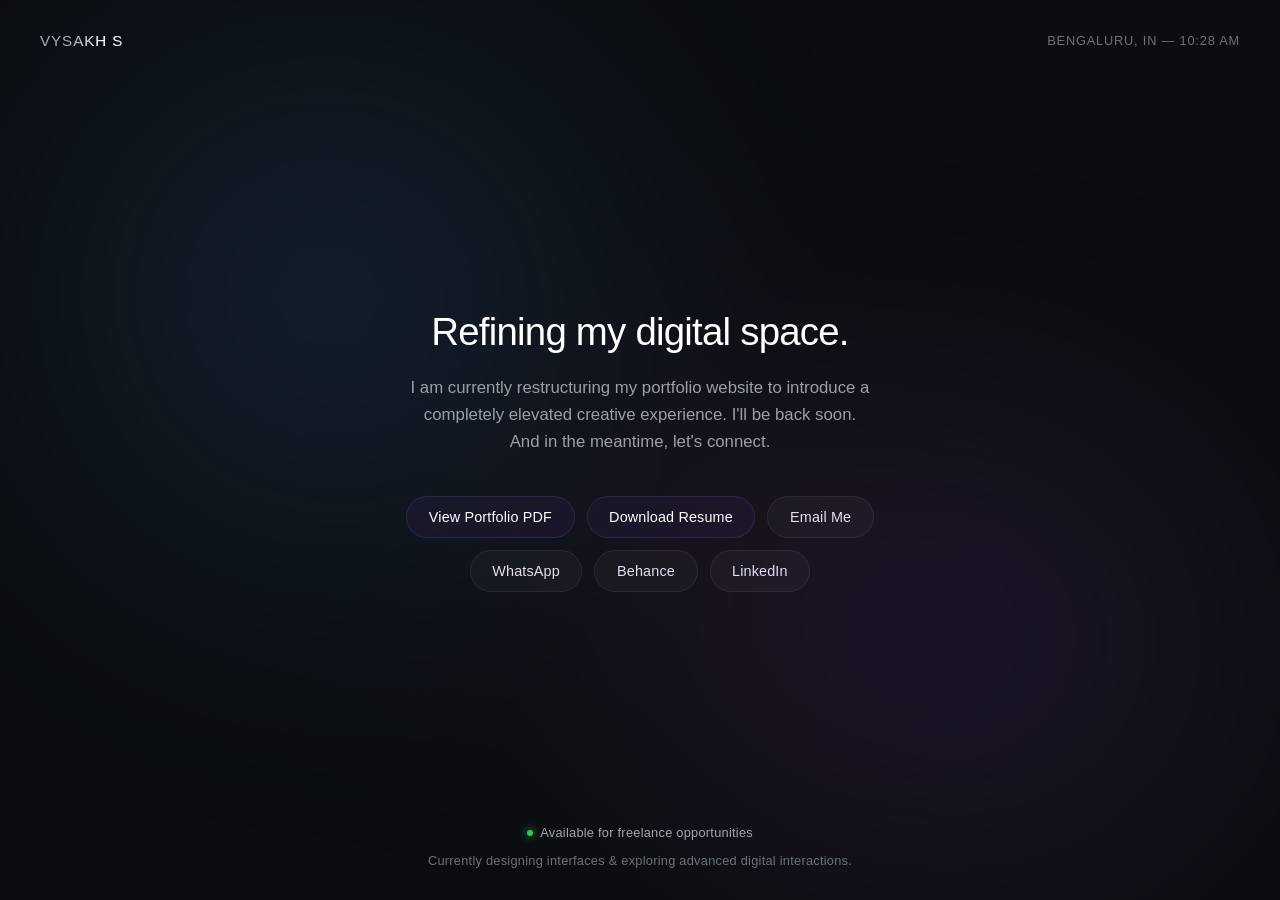
==== commit a3dee9f4: "Update index.html" ====
--- a/index.html
+++ b/index.html
@@ -1,455 +1,567 @@
 <!DOCTYPE html>
 <html lang="en">
 <head>
-    <meta charset="UTF-8">
-    <meta name="viewport" content="width=device-width, initial-scale=1.0">
-    <title>Vysakh | Be back soon</title>
-    <link rel="icon" type="image/svg+xml" href="data:image/svg+xml,%3Csvg xmlns='http://www.w3.org/2000/svg' viewBox='0 0 32 32'%3E%3Ccircle cx='16' cy='16' r='14' fill='%2319171d'/%3E%3Ctext x='50%25' y='55%25' font-family='-apple-system, sans-serif' font-weight='900' font-size='14' fill='%23ffffff' text-anchor='middle' dominant-baseline='middle'%3EV%3C/text%3E%3C/svg%3E">
-    <style>
-        /* --- Reset & Base Styles --- */
-        * {
-            box-sizing: border-box;
-            margin: 0;
-            padding: 0;
-        }
-
-        html, body {
-            width: 100%;
-            height: 100%;
-            overflow: hidden; /* Strict no-scroll constraint */
-            font-family: -apple-system, BlinkMacSystemFont, 'SF Pro Display', 'Segoe UI', Roboto, sans-serif;
-            background-color: #0b0d10; 
-            color: #f0f4f9;
-            display: flex;
-            justify-content: center;
-            align-items: center;
-        }
-
-        /* --- Ambient Motion Background --- */
-        .bg-glow-container {
-            position: absolute;
-            top: 0;
-            left: 0;
-            width: 100%;
-            height: 100%;
-            z-index: 1;
-            overflow: hidden;
-            filter: blur(130px); 
-            opacity: 0.55;
-            pointer-events: none;
-        }
-
-        .glow-ball {
-            position: absolute;
-            border-radius: 50%;
-            mix-blend-mode: screen;
-            transform: translate3d(0, 0, 0); 
-            will-change: transform;
-        }
-
-        .glow-ball.one {
-            width: 65vw;
-            height: 65vw;
-            top: -20%;
-            left: -10%;
-            background: radial-gradient(circle, rgba(74, 144, 226, 0.35) 0%, rgba(0,0,0,0) 70%);
-        }
-
-        .glow-ball.two {
-            width: 55vw;
-            height: 55vw;
-            bottom: -15%;
-            right: -10%;
-            background: radial-gradient(circle, rgba(155, 81, 224, 0.3) 0%, rgba(0,0,0,0) 70%);
-        }
-
-        .glow-ball.three {
-            width: 45vw;
-            height: 45vw;
-            top: 25%;
-            left: 35%;
-            background: radial-gradient(circle, rgba(224, 81, 184, 0.15) 0%, rgba(0,0,0,0) 70%);
-        }
-
-        /* --- Content Layout --- */
-        .content-card {
-            position: relative;
-            z-index: 2;
-            text-align: center;
-            padding: 2rem;
-            max-width: 560px;
-            width: 90%;
-        }
-
-        /* --- Motion Intros --- */
-        .reveal-item {
-            opacity: 0;
-            transform: translateY(16px);
-            animation: cubicReveal 1.4s cubic-bezier(0.16, 1, 0.3, 1) forwards;
-        }
-
-        @keyframes cubicReveal {
-            to {
-                opacity: 1;
-                transform: translateY(0);
-            }
-        }
-
-        .delay-0 { animation-delay: 0.1s; }
-        .delay-1 { animation-delay: 0.25s; }
-        .delay-2 { animation-delay: 0.4s; }
-
-        /* Typography */
-        h1 {
-            font-size: 2.4rem;
-            font-weight: 400;
-            letter-spacing: -0.02em;
-            margin-bottom: 1.2rem;
-            color: #ffffff;
-            line-height: 1.25;
-        }
-
-        p {
-            font-size: 1.05rem;
-            font-weight: 300;
-            line-height: 1.6;
-            color: #9aa0a6; 
-            margin-bottom: 2.5rem;
-        }
-
-        /* --- Flexible Button Architecture --- */
-        .links-container {
-            display: flex;
-            flex-wrap: wrap;
-            justify-content: center;
-            gap: 0.75rem;
-        }
-
-        .btn {
-            display: inline-flex;
-            align-items: center;
-            padding: 0.75rem 1.35rem;
-            background: rgba(255, 255, 255, 0.03);
-            border: 1px solid rgba(255, 255, 255, 0.07);
-            border-radius: 100px;
-            color: #e3def2;
-            text-decoration: none;
-            font-size: 0.9rem;
-            font-weight: 400;
-            letter-spacing: 0.01em;
-            cursor: pointer;
-            transition: all 0.4s cubic-bezier(0.16, 1, 0.3, 1);
-        }
-
-        .btn:hover {
-            background: rgba(255, 255, 255, 0.08);
-            border-color: rgba(155, 81, 224, 0.4);
-            color: #ffffff;
-            transform: translateY(-2px);
-            box-shadow: 0 4px 15px rgba(155, 81, 224, 0.1);
-        }
-
-        /* Distinct premium styling logic for the resume action pill */
-        .btn.resume-btn {
-            background: rgba(155, 81, 224, 0.06);
-            border-color: rgba(155, 81, 224, 0.2);
-            color: #ffffff;
-        }
-
-        .btn.resume-btn:hover {
-            background: rgba(155, 81, 224, 0.15);
-            border-color: rgba(155, 81, 224, 0.6);
-        }
-
-        /* --- Header / Footer Structure --- */
-        .utility-header {
-            position: absolute;
-            top: 2rem;
-            left: 0;
-            width: 100%;
-            padding: 0 2.5rem;
-            display: flex;
-            justify-content: space-between;
-            align-items: center;
-            z-index: 3;
-            letter-spacing: 0.05em;
-            text-transform: uppercase;
-        }
-
-        .brand-owner {
-            font-size: 0.95rem;
-            font-weight: 500;
-            letter-spacing: 0.06em;
-            display: inline-block;
-            position: relative;
-            color: rgb(165, 173, 184);
-            white-space: nowrap; 
-        }
-
-        .brand-owner::after {
-            content: "Vysakh S"; 
-            position: absolute;
-            top: 0;
-            left: 0;
-            width: 100%;
-            height: 100%;
-            background: linear-gradient(
-                105deg, 
-                rgba(255, 255, 255, 0) 20%, 
-                rgba(255, 255, 255, 1) 40%, 
-                rgba(255, 255, 255, 0) 60%,
-                rgba(255, 255, 255, 0) 80%
-            );
-            background-size: 200% 100%;
-            background-repeat: no-repeat;
-            background-clip: text;
-            -webkit-background-clip: text;
-            -webkit-text-fill-color: transparent;
-            animation: elegantSweep 4.5s cubic-bezier(0.0, 1, 0.5, 1) infinite;
-            pointer-events: none;
-        }
-
-        @keyframes elegantSweep {
-            0% { background-position: 200% center; }
-            30% { background-position: -120% center; }
-            100% { background-position: -120% center; }
-        }
-
-        #local-clock {
-            font-size: 0.8rem;
-            font-weight: 400;
-            color: #6c727a;
-        }
-
-        .utility-footer {
-            position: absolute;
-            bottom: 2rem;
-            left: 0;
-            width: 100%;
-            padding: 0 2.5rem;
-            display: flex;
-            flex-direction: column;
-            align-items: center;
-            gap: 0.8rem;
-            z-index: 3;
-            font-size: 0.8rem;
-            text-align: center;
-        }
-
-        .description-line {
-            font-weight: 300;
-            color: #6c727a;
-            letter-spacing: 0.02em;
-        }
-
-        .freelance-status {
-            display: inline-flex;
-            align-items: center;
-            gap: 0.45rem;
-            font-weight: 400;
-            color: #a1a7b0;
-            letter-spacing: 0.02em;
-        }
-
-        .status-dot {
-            width: 6px;
-            height: 6px;
-            background-color: #34c759;
-            border-radius: 50%;
-            box-shadow: 0 0 8px #34c759;
-            animation: pulseGlow 2s infinite ease-in-out;
-        }
-
-        @keyframes pulseGlow {
-            0%, 100% { opacity: 0.6; transform: scale(0.9); }
-            50% { opacity: 1; transform: scale(1.1); box-shadow: 0 0 12px #34c759; }
-        }
-
-        /* --- Media Queries --- */
-        @media (max-width: 600px) {
-            .bg-glow-container {
-                filter: blur(110px); 
-                opacity: 0.75; 
-            }
-
-            .glow-ball {
-                mix-blend-mode: normal; 
-            }
-
-            .glow-ball.one {
-                width: 130vw; 
-                height: 130vw;
-                top: -25%;
-                left: -30%;
-                background: radial-gradient(circle, rgba(74, 144, 226, 0.45) 0%, rgba(0,0,0,0) 70%);
-            }
-
-            .glow-ball.two {
-                width: 120vw;
-                height: 120vw;
-                bottom: -20%;
-                right: -25%;
-                background: radial-gradient(circle, rgba(155, 81, 224, 0.4) 0%, rgba(0,0,0,0) 70%);
-            }
-
-            .glow-ball.three {
-                width: 100vw;
-                height: 100vw;
-                top: 20%;
-                left: 0%;
-                background: radial-gradient(circle, rgba(224, 81, 184, 0.25) 0%, rgba(0,0,0,0) 70%);
-            }
-
-            h1 { 
-                font-size: 1.85rem; 
-                margin-bottom: 1rem;
-            }
-            
-            p { 
-                font-size: 0.95rem; 
-                margin-bottom: 2rem;
-            }
-
-            .utility-header { 
-                flex-direction: column; 
-                gap: 0.6rem; 
-                top: 1.5rem; 
-                padding: 0 1rem;
-            }
-
-            .links-container { 
-                flex-direction: column; 
-                width: 100%; 
-                gap: 0.65rem;
-            }
-            
-            .btn { 
-                justify-content: center; 
-                width: 100%;
-                padding: 0.85rem 1rem; 
-            }
-
-            .utility-footer { 
-                bottom: 1.5rem; 
-                padding: 0 1.2rem;
-                gap: 0.6rem;
-            }
-
-            .description-line {
-                font-size: 0.75rem;
-                line-height: 1.4;
-            }
-        }
-
-        @media (max-height: 500px) {
-            body, html { overflow-y: auto; }
-            .utility-header, .utility-footer { position: relative; top: 0; bottom: 0; padding: 1.5rem 0; }
-            .content-card { padding: 1rem 0; }
-        }
-    </style>
+    <meta charset="UTF-8">
+    <meta name="viewport" content="width=device-width, initial-scale=1.0">
+    <title>Vysakh | Be back soon</title>
+    <link rel="icon" type="image/svg+xml" href="data:image/svg+xml,%3Csvg xmlns='http://www.w3.org/2000/svg' viewBox='0 0 32 32'%3E%3Ccircle cx='16' cy='16' r='14' fill='%2319171d'/%3E%3Ctext x='50%25' y='55%25' font-family='-apple-system, sans-serif' font-weight='900' font-size='14' fill='%23ffffff' text-anchor='middle' dominant-baseline='middle'%3EV%3C/text%3E%3C/svg%3E">
+    <style>
+        /* --- Reset & Base Styles --- */
+        * {
+            box-sizing: border-box;
+            margin: 0;
+            padding: 0;
+        }
+
+        html, body {
+            width: 100%;
+            height: 100%;
+            overflow: hidden; /* Strict no-scroll constraint */
+            font-family: -apple-system, BlinkMacSystemFont, 'SF Pro Display', 'Segoe UI', Roboto, sans-serif;
+            background-color: #0b0d10; 
+            color: #f0f4f9;
+            display: flex;
+            justify-content: center;
+            align-items: center;
+        }
+
+        /* --- Ambient Motion Background --- */
+        .bg-glow-container {
+            position: absolute;
+            top: 0;
+            left: 0;
+            width: 100%;
+            height: 100%;
+            z-index: 1;
+            overflow: hidden;
+            filter: blur(130px); 
+            opacity: 0.55;
+            pointer-events: none;
+        }
+
+        .glow-ball {
+            position: absolute;
+            border-radius: 50%;
+            mix-blend-mode: screen;
+            transform: translate3d(0, 0, 0); 
+            will-change: transform;
+        }
+
+        .glow-ball.one {
+            width: 65vw;
+            height: 65vw;
+            top: -20%;
+            left: -10%;
+            background: radial-gradient(circle, rgba(74, 144, 226, 0.35) 0%, rgba(0,0,0,0) 70%);
+        }
+
+        .glow-ball.two {
+            width: 55vw;
+            height: 55vw;
+            bottom: -15%;
+            right: -10%;
+            background: radial-gradient(circle, rgba(155, 81, 224, 0.3) 0%, rgba(0,0,0,0) 70%);
+        }
+
+        .glow-ball.three {
+            width: 45vw;
+            height: 45vw;
+            top: 25%;
+            left: 35%;
+            background: radial-gradient(circle, rgba(224, 81, 184, 0.15) 0%, rgba(0,0,0,0) 70%);
+        }
+
+        /* --- Content Layout --- */
+        .content-card {
+            position: relative;
+            z-index: 2;
+            text-align: center;
+            padding: 2rem;
+            max-width: 560px;
+            width: 90%;
+        }
+
+        /* --- Motion Intros --- */
+        .reveal-item {
+            opacity: 0;
+            transform: translateY(16px);
+            animation: cubicReveal 1.4s cubic-bezier(0.16, 1, 0.3, 1) forwards;
+        }
+
+        @keyframes cubicReveal {
+            to {
+                opacity: 1;
+                transform: translateY(0);
+            }
+        }
+
+        .delay-0 { animation-delay: 0.1s; }
+        .delay-1 { animation-delay: 0.25s; }
+        .delay-2 { animation-delay: 0.4s; }
+
+        /* Typography */
+        h1 {
+            font-size: 2.4rem;
+            font-weight: 400;
+            letter-spacing: -0.02em;
+            margin-bottom: 1.2rem;
+            color: #ffffff;
+            line-height: 1.25;
+        }
+
+        p {
+            font-size: 1.05rem;
+            font-weight: 300;
+            line-height: 1.6;
+            color: #9aa0a6; 
+            margin-bottom: 2.5rem;
+        }
+
+        /* --- Flexible Button Architecture --- */
+        .links-container {
+            display: flex;
+            flex-wrap: wrap;
+            justify-content: center;
+            gap: 0.75rem;
+        }
+
+        .btn {
+            display: inline-flex;
+            align-items: center;
+            padding: 0.75rem 1.35rem;
+            background: rgba(255, 255, 255, 0.03);
+            border: 1px solid rgba(255, 255, 255, 0.07);
+            border-radius: 100px;
+            color: #e3def2;
+            text-decoration: none;
+            font-size: 0.9rem;
+            font-weight: 400;
+            letter-spacing: 0.01em;
+            cursor: pointer;
+            transition: all 0.4s cubic-bezier(0.16, 1, 0.3, 1);
+        }
+
+        .btn:hover {
+            background: rgba(255, 255, 255, 0.08);
+            border-color: rgba(155, 81, 224, 0.4);
+            color: #ffffff;
+            transform: translateY(-2px);
+            box-shadow: 0 4px 15px rgba(155, 81, 224, 0.1);
+        }
+
+        /* Distinct premium styling logic for the resume action pill */
+        .btn.resume-btn {
+            background: rgba(155, 81, 224, 0.06);
+            border-color: rgba(155, 81, 224, 0.2);
+            color: #ffffff;
+        }
+
+        .btn.resume-btn:hover {
+            background: rgba(155, 81, 224, 0.15);
+            border-color: rgba(155, 81, 224, 0.6);
+        }
+
+        /* --- Header / Footer Structure --- */
+        .utility-header {
+            position: absolute;
+            top: 2rem;
+            left: 0;
+            width: 100%;
+            padding: 0 2.5rem;
+            display: flex;
+            justify-content: space-between;
+            align-items: center;
+            z-index: 3;
+            letter-spacing: 0.05em;
+            text-transform: uppercase;
+        }
+
+        .brand-owner {
+            font-size: 0.95rem;
+            font-weight: 500;
+            letter-spacing: 0.06em;
+            display: inline-block;
+            position: relative;
+            color: rgb(165, 173, 184);
+            white-space: nowrap; 
+        }
+
+        .brand-owner::after {
+            content: "Vysakh S"; 
+            position: absolute;
+            top: 0;
+            left: 0;
+            width: 100%;
+            height: 100%;
+            background: linear-gradient(
+                105deg, 
+                rgba(255, 255, 255, 0) 20%, 
+                rgba(255, 255, 255, 1) 40%, 
+                rgba(255, 255, 255, 0) 60%,
+                rgba(255, 255, 255, 0) 80%
+            );
+            background-size: 200% 100%;
+            background-repeat: no-repeat;
+            background-clip: text;
+            -webkit-background-clip: text;
+            -webkit-text-fill-color: transparent;
+            animation: elegantSweep 4.5s cubic-bezier(0.0, 1, 0.5, 1) infinite;
+            pointer-events: none;
+        }
+
+        @keyframes elegantSweep {
+            0% { background-position: 200% center; }
+            30% { background-position: -120% center; }
+            100% { background-position: -120% center; }
+        }
+
+        #local-clock {
+            font-size: 0.8rem;
+            font-weight: 400;
+            color: #6c727a;
+        }
+
+        .utility-footer {
+            position: absolute;
+            bottom: 2rem;
+            left: 0;
+            width: 100%;
+            padding: 0 2.5rem;
+            display: flex;
+            flex-direction: column;
+            align-items: center;
+            gap: 0.8rem;
+            z-index: 3;
+            font-size: 0.8rem;
+            text-align: center;
+        }
+
+        .description-line {
+            font-weight: 300;
+            color: #6c727a;
+            letter-spacing: 0.02em;
+        }
+
+        .freelance-status {
+            display: inline-flex;
+            align-items: center;
+            gap: 0.45rem;
+            font-weight: 400;
+            color: #a1a7b0;
+            letter-spacing: 0.02em;
+        }
+
+        .status-dot {
+            width: 6px;
+            height: 6px;
+            background-color: #34c759;
+            border-radius: 50%;
+            box-shadow: 0 0 8px #34c759;
+            animation: pulseGlow 2s infinite ease-in-out;
+        }
+
+        @keyframes pulseGlow {
+            0%, 100% { opacity: 0.6; transform: scale(0.9); }
+            50% { opacity: 1; transform: scale(1.1); box-shadow: 0 0 12px #34c759; }
+        }
+
+        /* --- NEW: PDF Viewer Modal Styles --- */
+        #pdf-modal {
+            display: none;
+            position: fixed;
+            top: 0;
+            left: 0;
+            width: 100%;
+            height: 100%;
+            background: rgba(11, 13, 16, 0.95);
+            z-index: 9999;
+            backdrop-filter: blur(10px);
+            align-items: center;
+            justify-content: center;
+            opacity: 0;
+            transition: opacity 0.3s ease;
+        }
+
+        #pdf-modal.active {
+            display: flex;
+            opacity: 1;
+        }
+
+        .pdf-container {
+            width: 90%;
+            max-width: 1200px;
+            height: 85%;
+            background: #1a1d24;
+            border-radius: 12px;
+            border: 1px solid rgba(255, 255, 255, 0.1);
+            position: relative;
+            overflow: hidden;
+            display: flex;
+            flex-direction: column;
+            box-shadow: 0 20px 50px rgba(0,0,0,0.5);
+        }
+
+        .pdf-header {
+            padding: 1rem 1.5rem;
+            display: flex;
+            justify-content: space-between;
+            align-items: center;
+            border-bottom: 1px solid rgba(255, 255, 255, 0.05);
+            background: #0b0d10;
+        }
+
+        .pdf-title {
+            font-size: 1rem;
+            font-weight: 500;
+            color: #f0f4f9;
+        }
+
+        .close-btn {
+            background: rgba(255, 255, 255, 0.1);
+            border: none;
+            color: #fff;
+            padding: 0.5rem 1rem;
+            border-radius: 100px;
+            cursor: pointer;
+            font-size: 0.85rem;
+            transition: background 0.3s;
+        }
+
+        .close-btn:hover {
+            background: rgba(255, 255, 255, 0.2);
+        }
+
+        .pdf-container iframe {
+            width: 100%;
+            flex-grow: 1;
+            border: none;
+        }
+
+        /* --- Media Queries --- */
+        @media (max-width: 600px) {
+            .bg-glow-container {
+                filter: blur(110px); 
+                opacity: 0.75; 
+            }
+
+            .glow-ball {
+                mix-blend-mode: normal; 
+            }
+
+            .glow-ball.one {
+                width: 130vw; 
+                height: 130vw;
+                top: -25%;
+                left: -30%;
+                background: radial-gradient(circle, rgba(74, 144, 226, 0.45) 0%, rgba(0,0,0,0) 70%);
+            }
+
+            .glow-ball.two {
+                width: 120vw;
+                height: 120vw;
+                bottom: -20%;
+                right: -25%;
+                background: radial-gradient(circle, rgba(155, 81, 224, 0.4) 0%, rgba(0,0,0,0) 70%);
+            }
+
+            .glow-ball.three {
+                width: 100vw;
+                height: 100vw;
+                top: 20%;
+                left: 0%;
+                background: radial-gradient(circle, rgba(224, 81, 184, 0.25) 0%, rgba(0,0,0,0) 70%);
+            }
+
+            h1 { 
+                font-size: 1.85rem; 
+                margin-bottom: 1rem;
+            }
+            
+            p { 
+                font-size: 0.95rem; 
+                margin-bottom: 2rem;
+            }
+
+            .utility-header { 
+                flex-direction: column; 
+                gap: 0.6rem; 
+                top: 1.5rem; 
+                padding: 0 1rem;
+            }
+
+            .links-container { 
+                flex-direction: column; 
+                width: 100%; 
+                gap: 0.65rem;
+            }
+            
+            .btn { 
+                justify-content: center; 
+                width: 100%;
+                padding: 0.85rem 1rem; 
+            }
+
+            .utility-footer { 
+                bottom: 1.5rem; 
+                padding: 0 1.2rem;
+                gap: 0.6rem;
+            }
+
+            .description-line {
+                font-size: 0.75rem;
+                line-height: 1.4;
+            }
+
+            .pdf-container {
+                width: 100%;
+                height: 100%;
+                border-radius: 0;
+            }
+        }
+
+        @media (max-height: 500px) {
+            body, html { overflow-y: auto; }
+            .utility-header, .utility-footer { position: relative; top: 0; bottom: 0; padding: 1.5rem 0; }
+            .content-card { padding: 1rem 0; }
+        }
+    </style>
 </head>
 <body>
 
-    <header class="utility-header">
-        <div class="brand-owner">Vysakh S</div>
-        <div id="local-clock">BENGALURU, IN — --:-- --</div>
-    </header>
-
-    <div class="bg-glow-container">
-        <div class="glow-ball one" id="ball1"></div>
-        <div class="glow-ball two" id="ball2"></div>
-        <div class="glow-ball three" id="ball3"></div>
-    </div>
-
-    <div class="content-card">
-        <h1 class="reveal-item delay-0">Refining my digital space.</h1>
-        <p class="reveal-item delay-1">I am currently restructuring my portfolio website to introduce a completely elevated creative experience. I'll be back soon.<br>And in the meantime, let's connect.</p>
-
-        <div class="links-container reveal-item delay-2">
-            <!-- Inline download link routing directly to your local file path assets -->
-            <a href="Vysakh_S_Product_Designer_Resume_2026.pdf" download="Vysakh_S_Product_Designer_Resume_2026.pdf" class="btn resume-btn">Download Resume</a>
-            <button class="btn" id="email-btn" data-email="vysakh.official98@gmail.com">Email Me</button>
-            <a href="https://wa.me/917022017654" target="_blank" rel="noopener" class="btn">WhatsApp</a>
-            <a href="https://www.behance.net/Vysakh_98" target="_blank" rel="noopener" class="btn">Behance</a>
-            <a href="https://www.linkedin.com/in/vysakhdesigns/" target="_blank" rel="noopener" class="btn">LinkedIn</a>
-        </div>
-    </div>
-
-    <footer class="utility-footer">
-        <div class="freelance-status">
-            <span class="status-dot"></span>
-            <span>Available for freelance opportunities</span>
-        </div>
-        <div class="description-line">
-            Currently designing interfaces & exploring advanced digital interactions.
-        </div>
-    </footer>
-
-    <script>
-        // --- Ambient Background Controller ---
-        const ball1 = document.getElementById('ball1');
-        const ball2 = document.getElementById('ball2');
-        const ball3 = document.getElementById('ball3');
-
-        function animateBackground(time) {
-            const t = time * 0.0004;
-
-            const x1 = Math.sin(t * 0.7) * 90;
-            const y1 = Math.cos(t * 0.5) * 60;
-
-            const x2 = Math.cos(t * 0.6) * -75;
-            const y2 = Math.sin(t * 0.8) * -75;
-
-            const x3 = Math.sin(t * 0.5) * 50;
-            const y3 = Math.cos(t * 0.7) * 95;
-
-            ball1.style.transform = `translate3d(${x1}px, ${y1}px, 0)`;
-            ball2.style.transform = `translate3d(${x2}px, ${y2}px, 0)`;
-            ball3.style.transform = `translate3d(${x3}px, ${y3}px, 0)`;
-
-            requestAnimationFrame(animateBackground);
-        }
-        requestAnimationFrame(animateBackground);
-
-        // --- Clipboard Interactivity ---
-        const emailBtn = document.getElementById('email-btn');
-        emailBtn.addEventListener('click', () => {
-            const targetEmail = emailBtn.getAttribute('data-email');
-            navigator.clipboard.writeText(targetEmail).then(() => {
-                emailBtn.textContent = 'Copied';
-                emailBtn.style.borderColor = 'rgba(52, 199, 89, 0.4)';
-                
-                setTimeout(() => {
-                    emailBtn.textContent = 'Email Me';
-                    emailBtn.style.borderColor = '';
-                }, 2000);
-            }).catch(() => {
-                window.location.href = `mailto:${targetEmail}`;
-            });
-        });
-
-        // --- Clock Calculation (IST / UTC +5:30) ---
-        function refreshClock() {
-            const clockNode = document.getElementById('local-clock');
-            
-            const d = new Date();
-            const utc = d.getTime() + (d.getTimezoneOffset() * 60000);
-            const istDate = new Date(utc + (3600000 * 5.5));
-
-            let hours = istDate.getHours();
-            let minutes = istDate.getMinutes();
-            const ampm = hours >= 12 ? 'PM' : 'AM';
-
-            hours = hours % 12;
-            hours = hours ? hours : 12;
-            
-            const strHours = hours < 10 ? '0' + hours : hours;
-            const strMinutes = minutes < 10 ? '0' + minutes : minutes;
-
-            clockNode.textContent = `BENGALURU, IN — ${strHours}:${strMinutes} ${ampm}`;
-        }
-        refreshClock();
-        setInterval(refreshClock, 1000);
-    </script>
+    <header class="utility-header">
+        <div class="brand-owner">Vysakh S</div>
+        <div id="local-clock">BENGALURU, IN — --:-- --</div>
+    </header>
+
+    <div class="bg-glow-container">
+        <div class="glow-ball one" id="ball1"></div>
+        <div class="glow-ball two" id="ball2"></div>
+        <div class="glow-ball three" id="ball3"></div>
+    </div>
+
+    <div class="content-card">
+        <h1 class="reveal-item delay-0">Refining my digital space.</h1>
+        <p class="reveal-item delay-1">I am currently restructuring my portfolio website to introduce a completely elevated creative experience. I'll be back soon.<br>And in the meantime, let's connect.</p>
+
+        <div class="links-container reveal-item delay-2">
+            <!-- NEW: View Portfolio PDF Button added here with the resume-btn highlight class -->
+            <button class="btn resume-btn" id="view-portfolio-btn">View Portfolio PDF</button>
+            <!-- Inline download link routing directly to your local file path assets -->
+            <a href="Vysakh_S_Product_Designer_Resume_2026.pdf" download="Vysakh_S_Product_Designer_Resume_2026.pdf" class="btn resume-btn">Download Resume</a>
+            <button class="btn" id="email-btn" data-email="vysakh.official98@gmail.com">Email Me</button>
+            <a href="https://wa.me/917022017654" target="_blank" rel="noopener" class="btn">WhatsApp</a>
+            <a href="https://www.behance.net/Vysakh_98" target="_blank" rel="noopener" class="btn">Behance</a>
+            <a href="https://www.linkedin.com/in/vysakhdesigns/" target="_blank" rel="noopener" class="btn">LinkedIn</a>
+        </div>
+    </div>
+
+    <footer class="utility-footer">
+        <div class="freelance-status">
+            <span class="status-dot"></span>
+            <span>Available for freelance opportunities</span>
+        </div>
+        <div class="description-line">
+            Currently designing interfaces & exploring advanced digital interactions.
+        </div>
+    </footer>
+
+    <!-- NEW: PDF Viewer Modal -->
+    <div id="pdf-modal">
+        <div class="pdf-container">
+            <div class="pdf-header">
+                <span class="pdf-title">Vysakh S | Portfolio</span>
+                <button class="close-btn" id="close-pdf">Close</button>
+            </div>
+            <!-- #toolbar=0 prevents standard download/print buttons in browser PDF viewers -->
+            <iframe src="Vysakh_S_Portfolio_L.pdf#toolbar=0&navpanes=0&scrollbar=0"></iframe>
+        </div>
+    </div>
+
+    <script>
+        // --- Ambient Background Controller ---
+        const ball1 = document.getElementById('ball1');
+        const ball2 = document.getElementById('ball2');
+        const ball3 = document.getElementById('ball3');
+
+        function animateBackground(time) {
+            const t = time * 0.0004;
+
+            const x1 = Math.sin(t * 0.7) * 90;
+            const y1 = Math.cos(t * 0.5) * 60;
+
+            const x2 = Math.cos(t * 0.6) * -75;
+            const y2 = Math.sin(t * 0.8) * -75;
+
+            const x3 = Math.sin(t * 0.5) * 50;
+            const y3 = Math.cos(t * 0.7) * 95;
+
+            ball1.style.transform = `translate3d(${x1}px, ${y1}px, 0)`;
+            ball2.style.transform = `translate3d(${x2}px, ${y2}px, 0)`;
+            ball3.style.transform = `translate3d(${x3}px, ${y3}px, 0)`;
+
+            requestAnimationFrame(animateBackground);
+        }
+        requestAnimationFrame(animateBackground);
+
+        // --- Clipboard Interactivity ---
+        const emailBtn = document.getElementById('email-btn');
+        emailBtn.addEventListener('click', () => {
+            const targetEmail = emailBtn.getAttribute('data-email');
+            navigator.clipboard.writeText(targetEmail).then(() => {
+                emailBtn.textContent = 'Copied';
+                emailBtn.style.borderColor = 'rgba(52, 199, 89, 0.4)';
+                
+                setTimeout(() => {
+                    emailBtn.textContent = 'Email Me';
+                    emailBtn.style.borderColor = '';
+                }, 2000);
+            }).catch(() => {
+                window.location.href = `mailto:${targetEmail}`;
+            });
+        });
+
+        // --- NEW: PDF Modal Logic ---
+        const viewPortfolioBtn = document.getElementById('view-portfolio-btn');
+        const pdfModal = document.getElementById('pdf-modal');
+        const closePdfBtn = document.getElementById('close-pdf');
+
+        viewPortfolioBtn.addEventListener('click', () => {
+            pdfModal.style.display = 'flex';
+            // Slight delay to allow display:flex to apply before changing opacity for smooth transition
+            setTimeout(() => {
+                pdfModal.classList.add('active');
+            }, 10);
+        });
+
+        closePdfBtn.addEventListener('click', () => {
+            pdfModal.classList.remove('active');
+            setTimeout(() => {
+                pdfModal.style.display = 'none';
+            }, 300);
+        });
+
+        // --- Clock Calculation (IST / UTC +5:30) ---
+        function refreshClock() {
+            const clockNode = document.getElementById('local-clock');
+            
+            const d = new Date();
+            const utc = d.getTime() + (d.getTimezoneOffset() * 60000);
+            const istDate = new Date(utc + (3600000 * 5.5));
+
+            let hours = istDate.getHours();
+            let minutes = istDate.getMinutes();
+            const ampm = hours >= 12 ? 'PM' : 'AM';
+
+            hours = hours % 12;
+            hours = hours ? hours : 12;
+            
+            const strHours = hours < 10 ? '0' + hours : hours;
+            const strMinutes = minutes < 10 ? '0' + minutes : minutes;
+
+            clockNode.textContent = `BENGALURU, IN — ${strHours}:${strMinutes} ${ampm}`;
+        }
+        refreshClock();
+        setInterval(refreshClock, 1000);
+    </script>
 </body>
 </html>
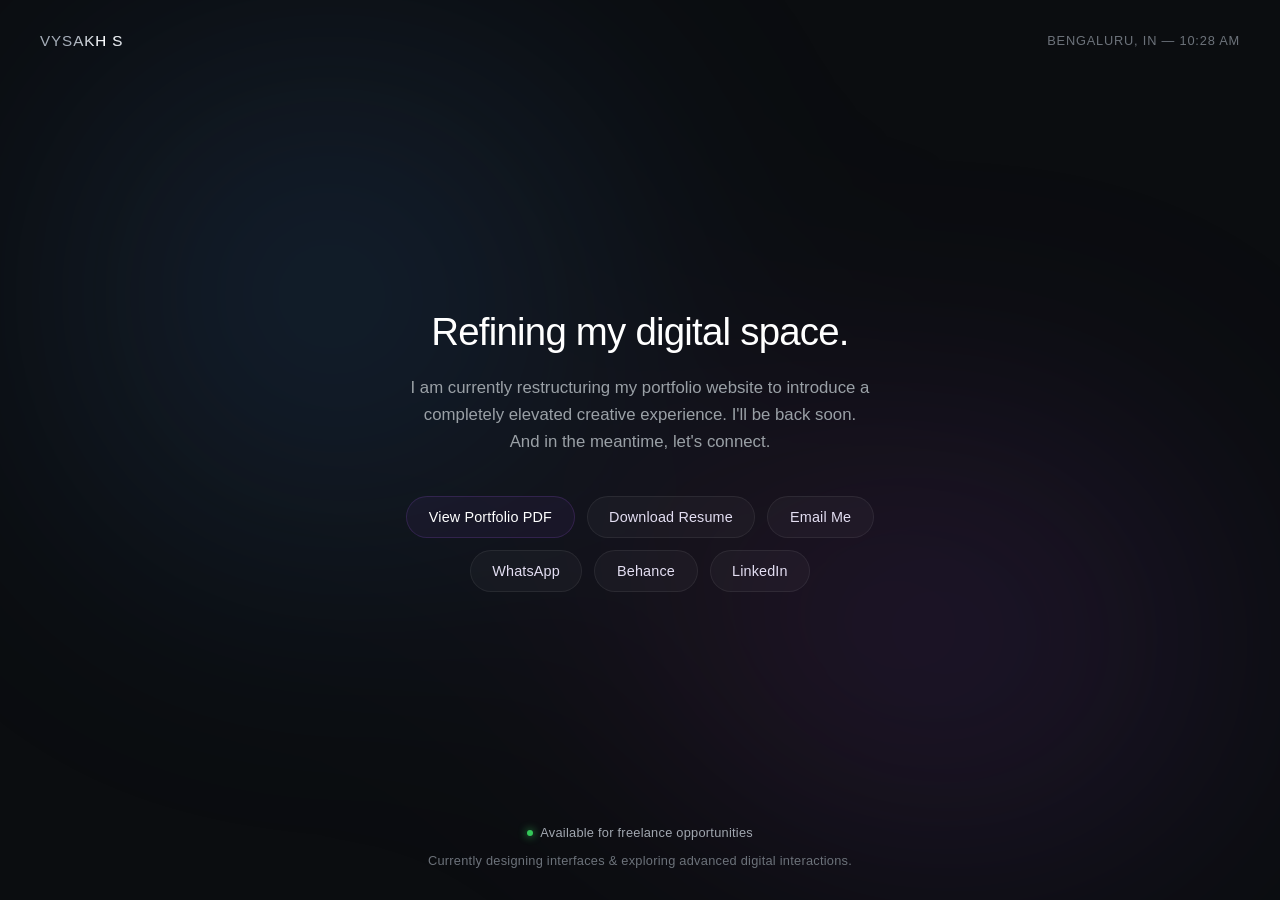
==== commit d925e787: "Update index.html" ====
--- a/index.html
+++ b/index.html
@@ -444,10 +444,12 @@
         <p class="reveal-item delay-1">I am currently restructuring my portfolio website to introduce a completely elevated creative experience. I'll be back soon.<br>And in the meantime, let's connect.</p>
 
         <div class="links-container reveal-item delay-2">
-            <!-- NEW: View Portfolio PDF Button added here with the resume-btn highlight class -->
+            <!-- View Portfolio Button (Highlighted) -->
             <button class="btn resume-btn" id="view-portfolio-btn">View Portfolio PDF</button>
-            <!-- Inline download link routing directly to your local file path assets -->
-            <a href="Vysakh_S_Product_Designer_Resume_2026.pdf" download="Vysakh_S_Product_Designer_Resume_2026.pdf" class="btn resume-btn">Download Resume</a>
+            
+            <!-- Download Resume Button (Not Highlighted) -->
+            <a href="Vysakh_S_Product_Designer_Resume_2026.pdf" download="Vysakh_S_Product_Designer_Resume_2026.pdf" class="btn">Download Resume</a>
+            
             <button class="btn" id="email-btn" data-email="vysakh.official98@gmail.com">Email Me</button>
             <a href="https://wa.me/917022017654" target="_blank" rel="noopener" class="btn">WhatsApp</a>
             <a href="https://www.behance.net/Vysakh_98" target="_blank" rel="noopener" class="btn">Behance</a>
@@ -465,7 +467,7 @@
         </div>
     </footer>
 
-    <!-- NEW: PDF Viewer Modal -->
+    <!-- PDF Viewer Modal -->
     <div id="pdf-modal">
         <div class="pdf-container">
             <div class="pdf-header">
@@ -520,7 +522,7 @@
             });
         });
 
-        // --- NEW: PDF Modal Logic ---
+        // --- PDF Modal Logic ---
         const viewPortfolioBtn = document.getElementById('view-portfolio-btn');
         const pdfModal = document.getElementById('pdf-modal');
         const closePdfBtn = document.getElementById('close-pdf');
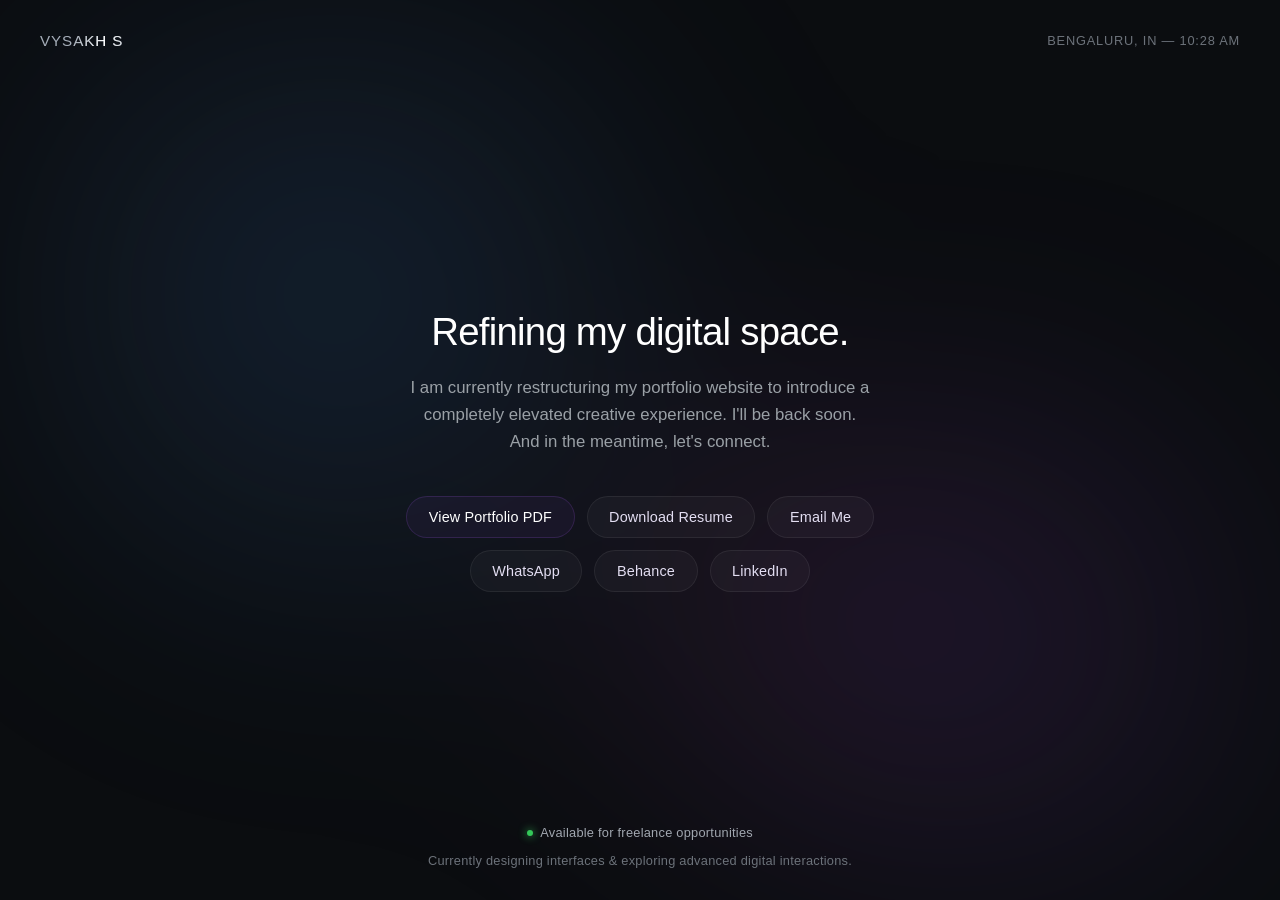
==== commit e872e4db: "Update index.html" ====
--- a/index.html
+++ b/index.html
@@ -16,7 +16,7 @@
         html, body {
             width: 100%;
             height: 100%;
-            overflow: hidden; /* Strict no-scroll constraint */
+            overflow: hidden; /* Strict no-scroll constraint for desktop */
             font-family: -apple-system, BlinkMacSystemFont, 'SF Pro Display', 'Segoe UI', Roboto, sans-serif;
             background-color: #0b0d10; 
             color: #f0f4f9;
@@ -265,7 +265,7 @@
             50% { opacity: 1; transform: scale(1.1); box-shadow: 0 0 12px #34c759; }
         }
 
-        /* --- NEW: PDF Viewer Modal Styles --- */
+        /* --- PDF Viewer Modal Styles --- */
         #pdf-modal {
             display: none;
             position: fixed;
@@ -339,14 +339,24 @@
 
         /* --- Media Queries --- */
         @media (max-width: 600px) {
+            /* Mobile Layout Overlap Fix: Change from absolute stacking to a flex column layout */
+            html, body {
+                height: auto;
+                min-height: 100vh;
+                overflow-y: auto;
+                display: flex;
+                flex-direction: column;
+                justify-content: space-between;
+                padding: 1.5rem 0;
+            }
+
             .bg-glow-container {
+                position: fixed; /* Locks the background so it doesn't move when scrolling */
                 filter: blur(110px); 
                 opacity: 0.75; 
             }
 
-            .glow-ball {
-                mix-blend-mode: normal; 
-            }
+            .glow-ball { mix-blend-mode: normal; }
 
             .glow-ball.one {
                 width: 130vw; 
@@ -383,10 +393,15 @@
             }
 
             .utility-header { 
+                position: relative; /* Restores flow, preventing overlap */
+                top: 0;
                 flex-direction: column; 
                 gap: 0.6rem; 
-                top: 1.5rem; 
                 padding: 0 1rem;
+            }
+
+            .content-card {
+                margin: 2rem 0; /* Gives breathing room in the middle */
             }
 
             .links-container { 
@@ -402,7 +417,8 @@
             }
 
             .utility-footer { 
-                bottom: 1.5rem; 
+                position: relative; /* Restores flow, preventing overlap */
+                bottom: 0;
                 padding: 0 1.2rem;
                 gap: 0.6rem;
             }
@@ -419,10 +435,11 @@
             }
         }
 
-        @media (max-height: 500px) {
+        /* Safety query for very short horizontal desktop windows */
+        @media (min-width: 601px) and (max-height: 600px) {
             body, html { overflow-y: auto; }
             .utility-header, .utility-footer { position: relative; top: 0; bottom: 0; padding: 1.5rem 0; }
-            .content-card { padding: 1rem 0; }
+            .content-card { padding: 1rem 0; margin: 2rem 0; }
         }
     </style>
 </head>
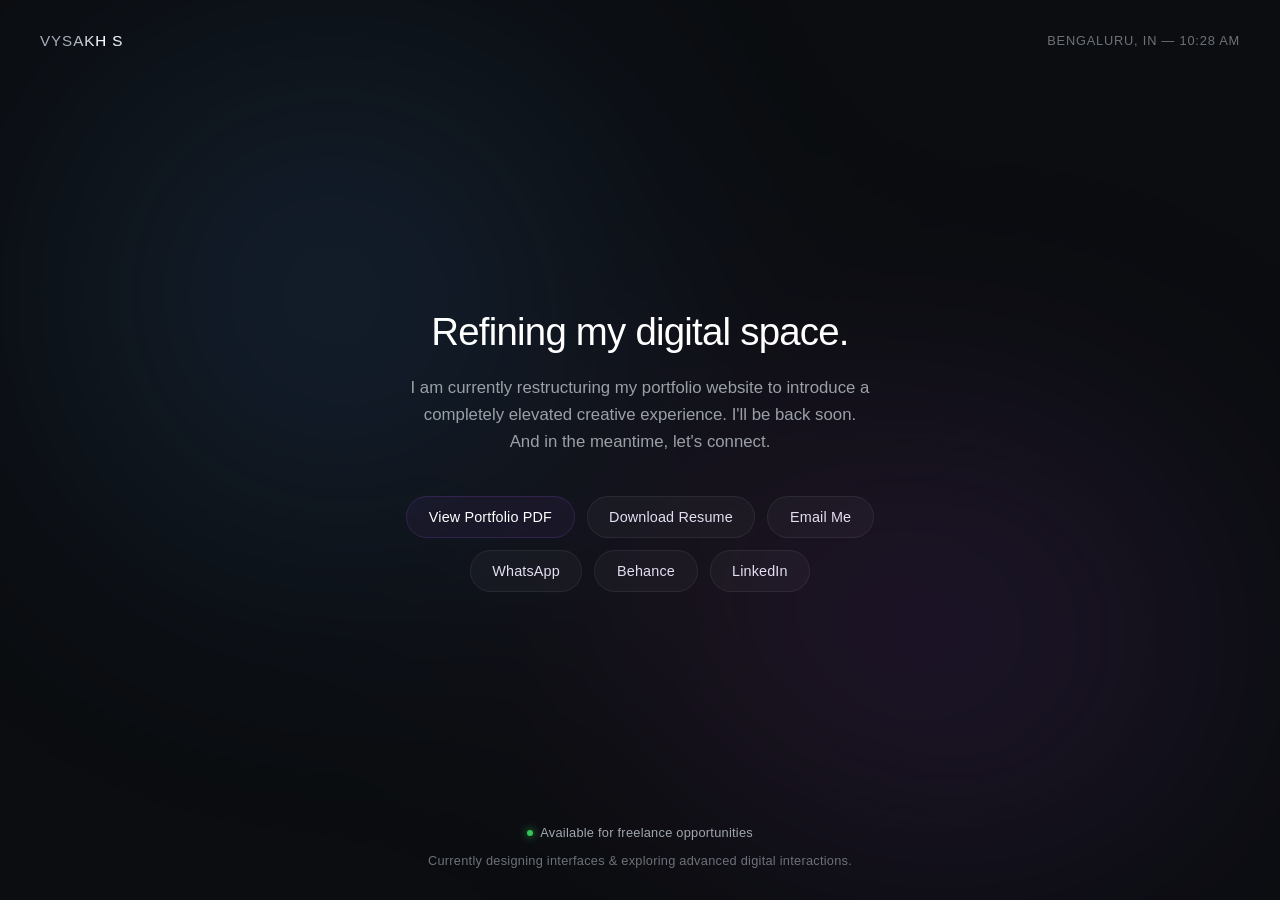
==== commit 8556faa2: "Update index.html" ====
--- a/index.html
+++ b/index.html
@@ -333,8 +333,10 @@
 
         .pdf-container iframe {
             width: 100%;
+            height: 100%; /* Force strict boundaries for mobile Safari */
             flex-grow: 1;
             border: none;
+            display: block; /* Prevents inline bottom gap */
         }
 
         /* --- Media Queries --- */
@@ -491,8 +493,8 @@
                 <span class="pdf-title">Vysakh S | Portfolio</span>
                 <button class="close-btn" id="close-pdf">Close</button>
             </div>
-            <!-- #toolbar=0 prevents standard download/print buttons in browser PDF viewers -->
-            <iframe src="Vysakh_S_Portfolio_L.pdf#toolbar=0&navpanes=0&scrollbar=0"></iframe>
+            <!-- Added #view=Fit to force the browser to scale the PDF to the screen size -->
+            <iframe src="Vysakh_S_Portfolio_L.pdf#view=Fit&toolbar=0&navpanes=0&scrollbar=0"></iframe>
         </div>
     </div>
 
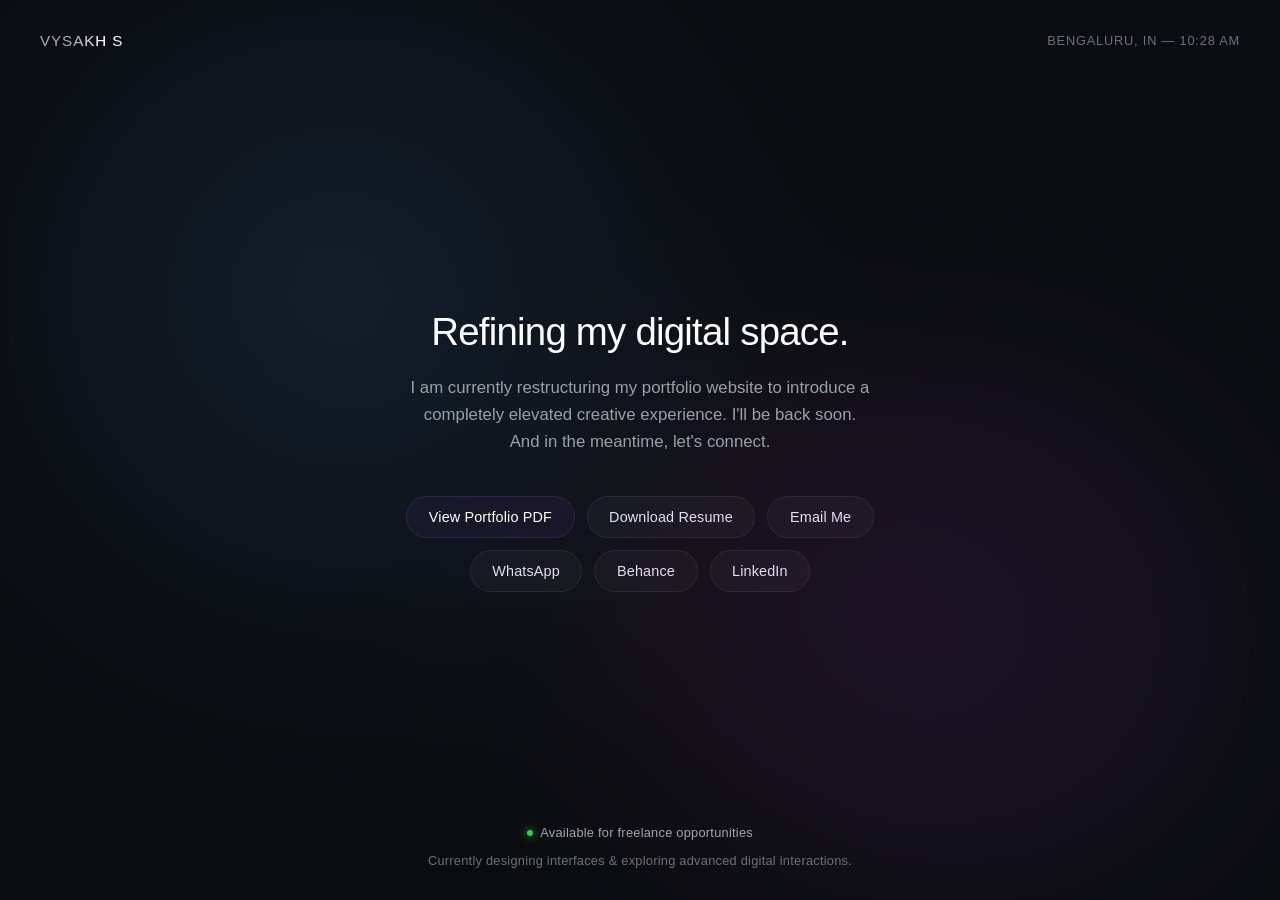
==== commit 625b78a8: "Update index.html" ====
--- a/index.html
+++ b/index.html
@@ -16,7 +16,7 @@
         html, body {
             width: 100%;
             height: 100%;
-            overflow: hidden; /* Strict no-scroll constraint for desktop */
+            overflow: hidden; /* Strict no-scroll constraint */
             font-family: -apple-system, BlinkMacSystemFont, 'SF Pro Display', 'Segoe UI', Roboto, sans-serif;
             background-color: #0b0d10; 
             color: #f0f4f9;
@@ -331,17 +331,27 @@
             background: rgba(255, 255, 255, 0.2);
         }
 
-        .pdf-container iframe {
-            width: 100%;
-            height: 100%; /* Force strict boundaries for mobile Safari */
+        /* --- THE IOS FIX: Wrapper & Absolute Iframe --- */
+        .pdf-wrapper {
             flex-grow: 1;
+            width: 100%;
+            position: relative;
+            overflow: auto;
+            -webkit-overflow-scrolling: touch;
+            background-color: #1a1d24;
+        }
+
+        .pdf-wrapper iframe {
+            position: absolute;
+            top: 0;
+            left: 0;
+            width: 100%;
+            height: 100%;
             border: none;
-            display: block; /* Prevents inline bottom gap */
         }
 
         /* --- Media Queries --- */
         @media (max-width: 600px) {
-            /* Mobile Layout Overlap Fix: Change from absolute stacking to a flex column layout */
             html, body {
                 height: auto;
                 min-height: 100vh;
@@ -353,7 +363,7 @@
             }
 
             .bg-glow-container {
-                position: fixed; /* Locks the background so it doesn't move when scrolling */
+                position: fixed; 
                 filter: blur(110px); 
                 opacity: 0.75; 
             }
@@ -384,27 +394,18 @@
                 background: radial-gradient(circle, rgba(224, 81, 184, 0.25) 0%, rgba(0,0,0,0) 70%);
             }
 
-            h1 { 
-                font-size: 1.85rem; 
-                margin-bottom: 1rem;
-            }
-            
-            p { 
-                font-size: 0.95rem; 
-                margin-bottom: 2rem;
-            }
+            h1 { font-size: 1.85rem; margin-bottom: 1rem; }
+            p { font-size: 0.95rem; margin-bottom: 2rem; }
 
             .utility-header { 
-                position: relative; /* Restores flow, preventing overlap */
+                position: relative; 
                 top: 0;
                 flex-direction: column; 
                 gap: 0.6rem; 
                 padding: 0 1rem;
             }
 
-            .content-card {
-                margin: 2rem 0; /* Gives breathing room in the middle */
-            }
+            .content-card { margin: 2rem 0; }
 
             .links-container { 
                 flex-direction: column; 
@@ -419,7 +420,7 @@
             }
 
             .utility-footer { 
-                position: relative; /* Restores flow, preventing overlap */
+                position: relative; 
                 bottom: 0;
                 padding: 0 1.2rem;
                 gap: 0.6rem;
@@ -437,7 +438,6 @@
             }
         }
 
-        /* Safety query for very short horizontal desktop windows */
         @media (min-width: 601px) and (max-height: 600px) {
             body, html { overflow-y: auto; }
             .utility-header, .utility-footer { position: relative; top: 0; bottom: 0; padding: 1.5rem 0; }
@@ -463,12 +463,8 @@
         <p class="reveal-item delay-1">I am currently restructuring my portfolio website to introduce a completely elevated creative experience. I'll be back soon.<br>And in the meantime, let's connect.</p>
 
         <div class="links-container reveal-item delay-2">
-            <!-- View Portfolio Button (Highlighted) -->
             <button class="btn resume-btn" id="view-portfolio-btn">View Portfolio PDF</button>
-            
-            <!-- Download Resume Button (Not Highlighted) -->
             <a href="Vysakh_S_Product_Designer_Resume_2026.pdf" download="Vysakh_S_Product_Designer_Resume_2026.pdf" class="btn">Download Resume</a>
-            
             <button class="btn" id="email-btn" data-email="vysakh.official98@gmail.com">Email Me</button>
             <a href="https://wa.me/917022017654" target="_blank" rel="noopener" class="btn">WhatsApp</a>
             <a href="https://www.behance.net/Vysakh_98" target="_blank" rel="noopener" class="btn">Behance</a>
@@ -493,8 +489,10 @@
                 <span class="pdf-title">Vysakh S | Portfolio</span>
                 <button class="close-btn" id="close-pdf">Close</button>
             </div>
-            <!-- Added #view=Fit to force the browser to scale the PDF to the screen size -->
-            <iframe src="Vysakh_S_Portfolio_L.pdf#view=Fit&toolbar=0&navpanes=0&scrollbar=0"></iframe>
+            <!-- Wrapped iframe to fix iOS scaling bug -->
+            <div class="pdf-wrapper">
+                <iframe src="Vysakh_S_Portfolio_L.pdf#view=FitH&toolbar=0&navpanes=0&scrollbar=0"></iframe>
+            </div>
         </div>
     </div>
 
@@ -548,7 +546,6 @@
 
         viewPortfolioBtn.addEventListener('click', () => {
             pdfModal.style.display = 'flex';
-            // Slight delay to allow display:flex to apply before changing opacity for smooth transition
             setTimeout(() => {
                 pdfModal.classList.add('active');
             }, 10);
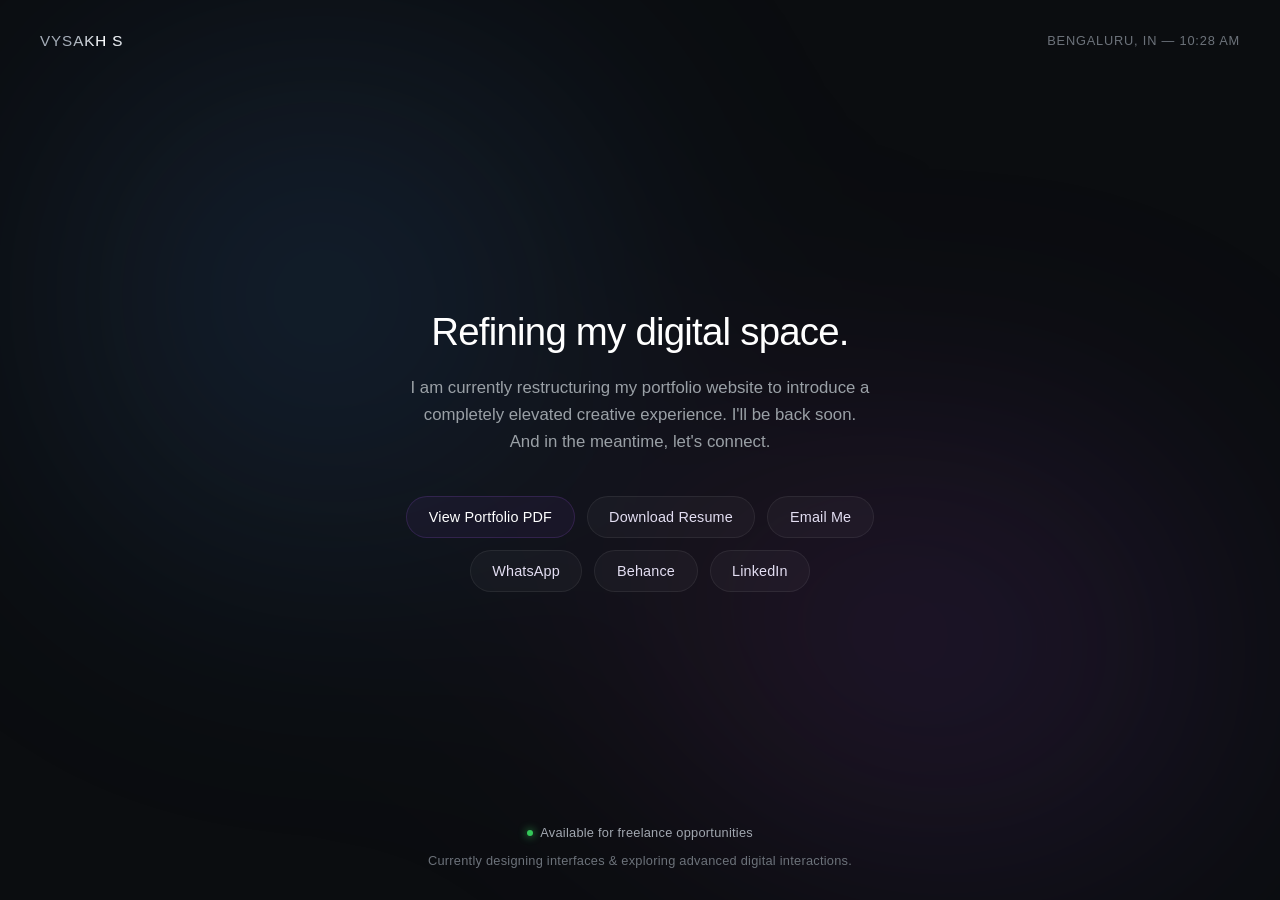
==== commit fed47227: "Update index.html" ====
--- a/index.html
+++ b/index.html
@@ -16,7 +16,7 @@
         html, body {
             width: 100%;
             height: 100%;
-            overflow: hidden; /* Strict no-scroll constraint */
+            overflow: hidden; /* Strict no-scroll constraint for desktop */
             font-family: -apple-system, BlinkMacSystemFont, 'SF Pro Display', 'Segoe UI', Roboto, sans-serif;
             background-color: #0b0d10; 
             color: #f0f4f9;
@@ -265,91 +265,6 @@
             50% { opacity: 1; transform: scale(1.1); box-shadow: 0 0 12px #34c759; }
         }
 
-        /* --- PDF Viewer Modal Styles --- */
-        #pdf-modal {
-            display: none;
-            position: fixed;
-            top: 0;
-            left: 0;
-            width: 100%;
-            height: 100%;
-            background: rgba(11, 13, 16, 0.95);
-            z-index: 9999;
-            backdrop-filter: blur(10px);
-            align-items: center;
-            justify-content: center;
-            opacity: 0;
-            transition: opacity 0.3s ease;
-        }
-
-        #pdf-modal.active {
-            display: flex;
-            opacity: 1;
-        }
-
-        .pdf-container {
-            width: 90%;
-            max-width: 1200px;
-            height: 85%;
-            background: #1a1d24;
-            border-radius: 12px;
-            border: 1px solid rgba(255, 255, 255, 0.1);
-            position: relative;
-            overflow: hidden;
-            display: flex;
-            flex-direction: column;
-            box-shadow: 0 20px 50px rgba(0,0,0,0.5);
-        }
-
-        .pdf-header {
-            padding: 1rem 1.5rem;
-            display: flex;
-            justify-content: space-between;
-            align-items: center;
-            border-bottom: 1px solid rgba(255, 255, 255, 0.05);
-            background: #0b0d10;
-        }
-
-        .pdf-title {
-            font-size: 1rem;
-            font-weight: 500;
-            color: #f0f4f9;
-        }
-
-        .close-btn {
-            background: rgba(255, 255, 255, 0.1);
-            border: none;
-            color: #fff;
-            padding: 0.5rem 1rem;
-            border-radius: 100px;
-            cursor: pointer;
-            font-size: 0.85rem;
-            transition: background 0.3s;
-        }
-
-        .close-btn:hover {
-            background: rgba(255, 255, 255, 0.2);
-        }
-
-        /* --- THE IOS FIX: Wrapper & Absolute Iframe --- */
-        .pdf-wrapper {
-            flex-grow: 1;
-            width: 100%;
-            position: relative;
-            overflow: auto;
-            -webkit-overflow-scrolling: touch;
-            background-color: #1a1d24;
-        }
-
-        .pdf-wrapper iframe {
-            position: absolute;
-            top: 0;
-            left: 0;
-            width: 100%;
-            height: 100%;
-            border: none;
-        }
-
         /* --- Media Queries --- */
         @media (max-width: 600px) {
             html, body {
@@ -430,12 +345,6 @@
                 font-size: 0.75rem;
                 line-height: 1.4;
             }
-
-            .pdf-container {
-                width: 100%;
-                height: 100%;
-                border-radius: 0;
-            }
         }
 
         @media (min-width: 601px) and (max-height: 600px) {
@@ -463,7 +372,9 @@
         <p class="reveal-item delay-1">I am currently restructuring my portfolio website to introduce a completely elevated creative experience. I'll be back soon.<br>And in the meantime, let's connect.</p>
 
         <div class="links-container reveal-item delay-2">
-            <button class="btn resume-btn" id="view-portfolio-btn">View Portfolio PDF</button>
+            <!-- View Portfolio PDF Button (Native New Tab Link) -->
+            <a href="Vysakh_S_Portfolio_L.pdf" target="_blank" rel="noopener" class="btn resume-btn">View Portfolio PDF</a>
+            
             <a href="Vysakh_S_Product_Designer_Resume_2026.pdf" download="Vysakh_S_Product_Designer_Resume_2026.pdf" class="btn">Download Resume</a>
             <button class="btn" id="email-btn" data-email="vysakh.official98@gmail.com">Email Me</button>
             <a href="https://wa.me/917022017654" target="_blank" rel="noopener" class="btn">WhatsApp</a>
@@ -481,20 +392,6 @@
             Currently designing interfaces & exploring advanced digital interactions.
         </div>
     </footer>
-
-    <!-- PDF Viewer Modal -->
-    <div id="pdf-modal">
-        <div class="pdf-container">
-            <div class="pdf-header">
-                <span class="pdf-title">Vysakh S | Portfolio</span>
-                <button class="close-btn" id="close-pdf">Close</button>
-            </div>
-            <!-- Wrapped iframe to fix iOS scaling bug -->
-            <div class="pdf-wrapper">
-                <iframe src="Vysakh_S_Portfolio_L.pdf#view=FitH&toolbar=0&navpanes=0&scrollbar=0"></iframe>
-            </div>
-        </div>
-    </div>
 
     <script>
         // --- Ambient Background Controller ---
@@ -539,25 +436,6 @@
             });
         });
 
-        // --- PDF Modal Logic ---
-        const viewPortfolioBtn = document.getElementById('view-portfolio-btn');
-        const pdfModal = document.getElementById('pdf-modal');
-        const closePdfBtn = document.getElementById('close-pdf');
-
-        viewPortfolioBtn.addEventListener('click', () => {
-            pdfModal.style.display = 'flex';
-            setTimeout(() => {
-                pdfModal.classList.add('active');
-            }, 10);
-        });
-
-        closePdfBtn.addEventListener('click', () => {
-            pdfModal.classList.remove('active');
-            setTimeout(() => {
-                pdfModal.style.display = 'none';
-            }, 300);
-        });
-
         // --- Clock Calculation (IST / UTC +5:30) ---
         function refreshClock() {
             const clockNode = document.getElementById('local-clock');
